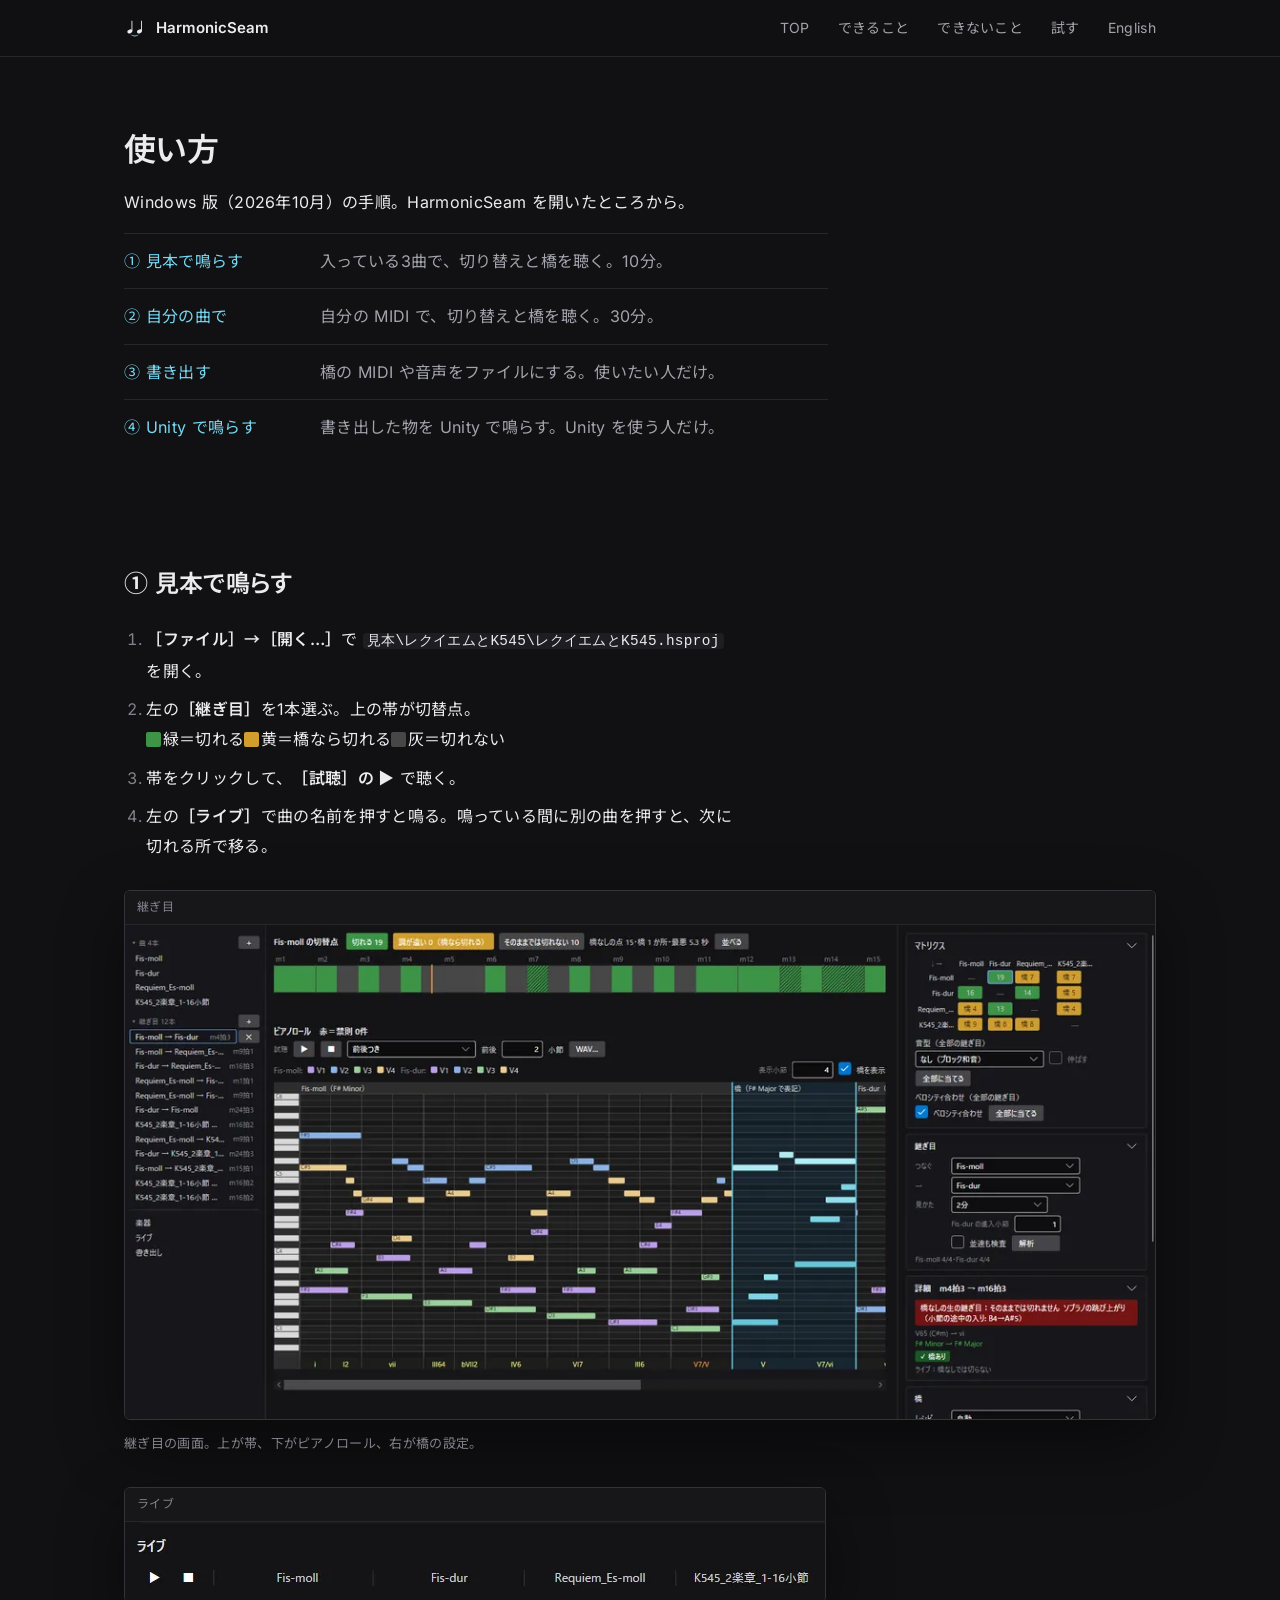
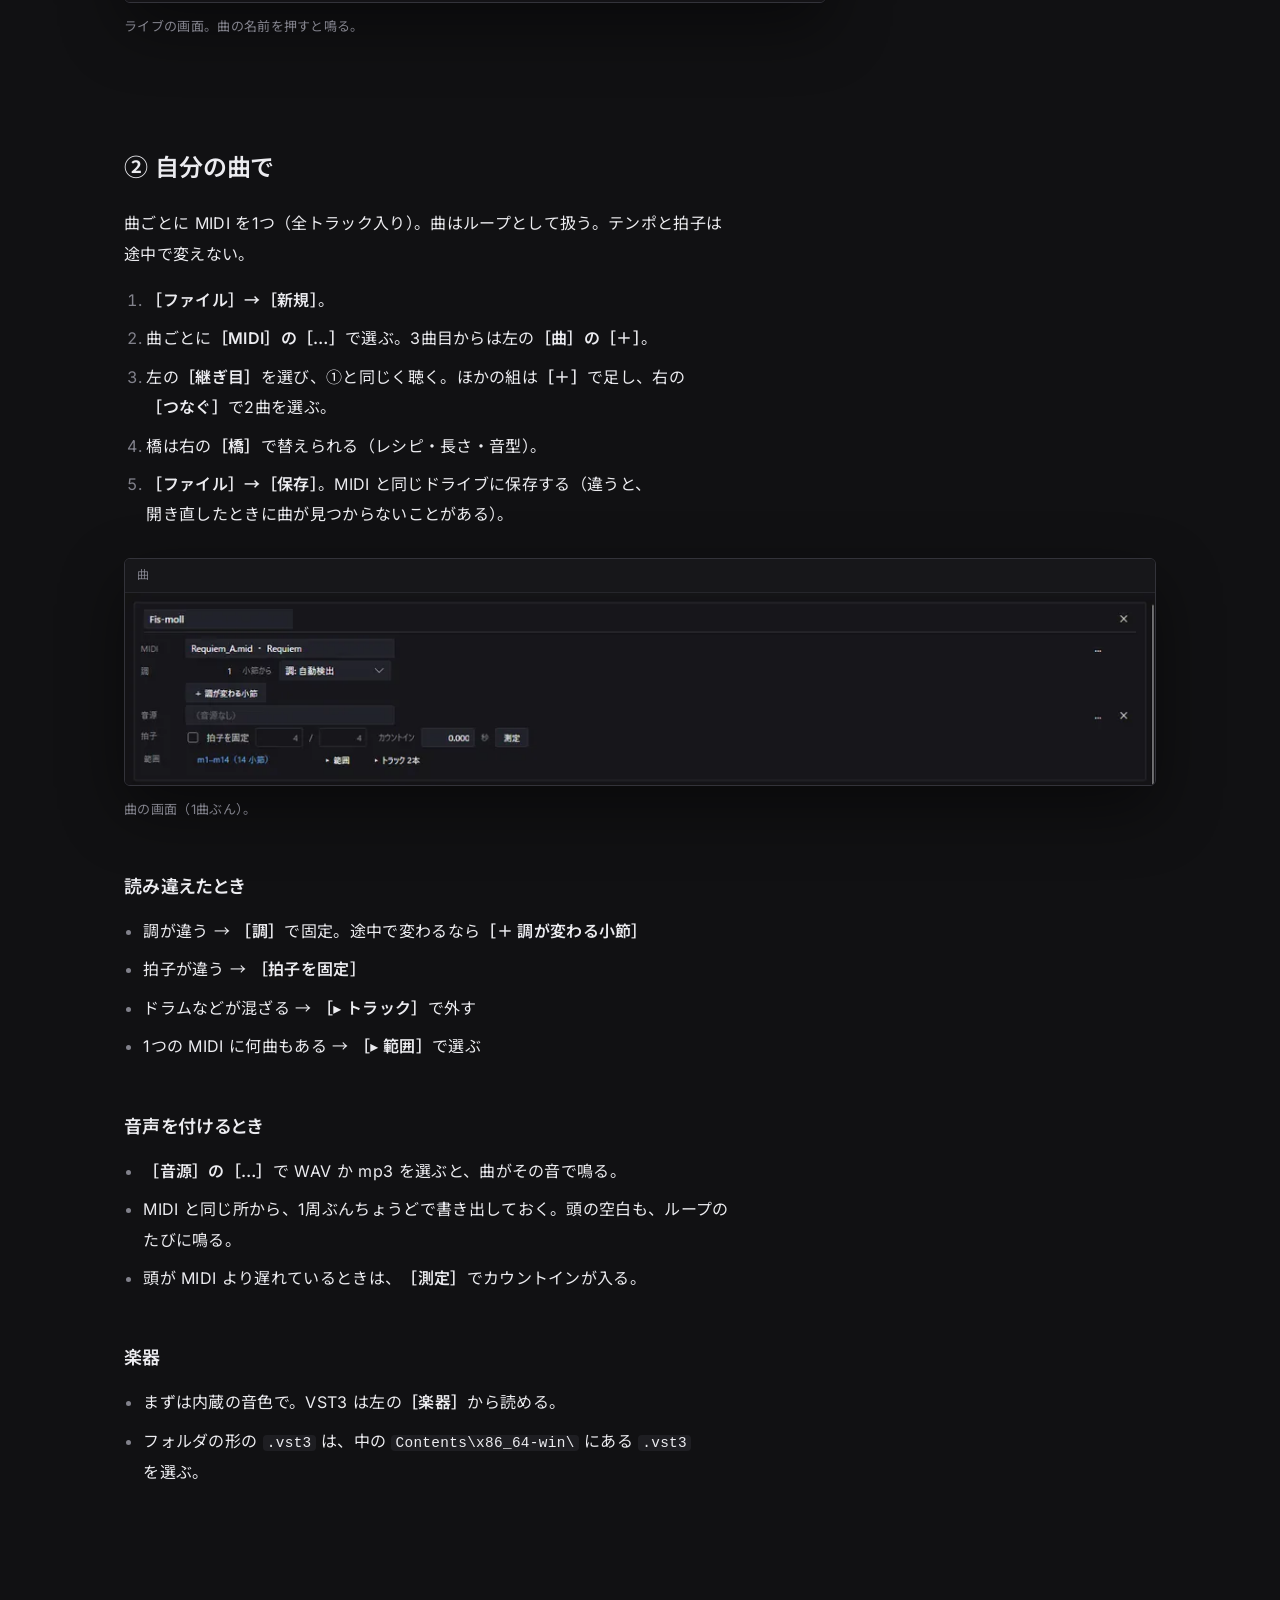
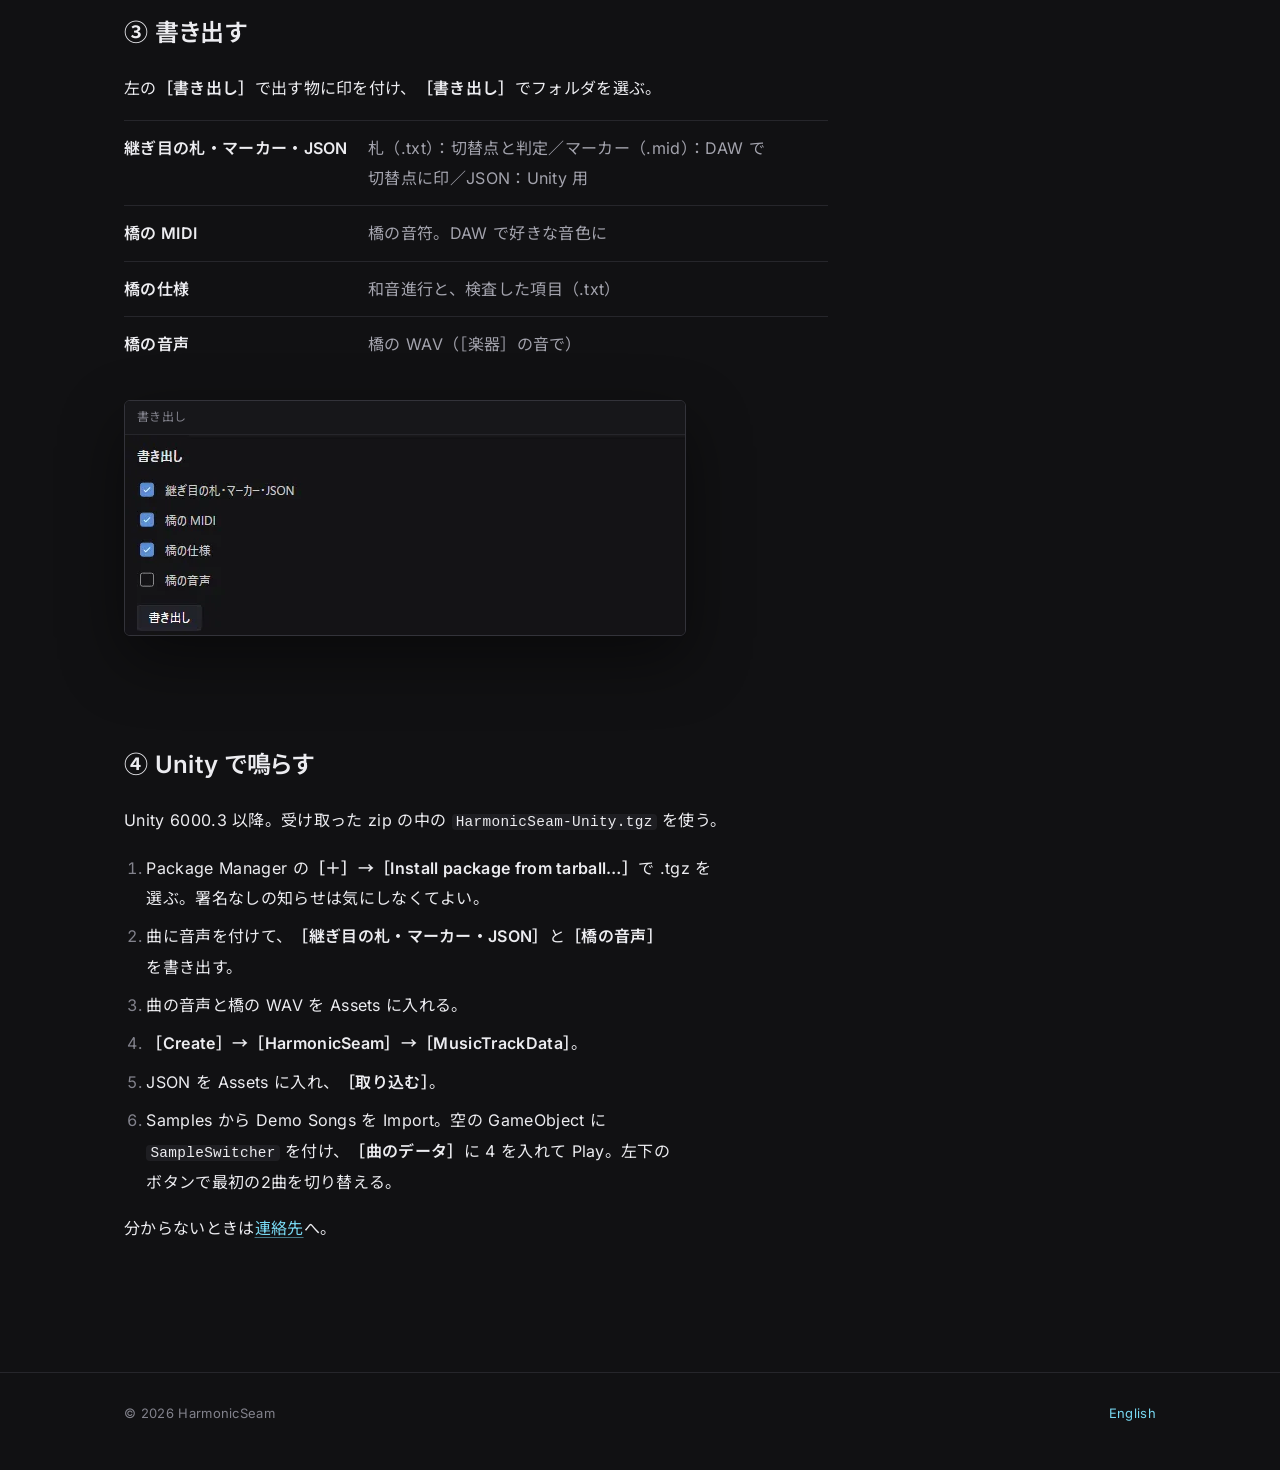
==== guide/index.html @ 37a13f38 "site: 使い方のページ（/guide/）を新設" ====
<!DOCTYPE html><html lang="ja"><head><meta charset="utf-8"><meta name="viewport" content="width=device-width, initial-scale=1"><title>HarmonicSeam の使い方</title><meta name="description" content="HarmonicSeam（Windows 版）の使い方。見本で鳴らす・自分の曲で・書き出す・Unity で鳴らす、の4段を画面つきで。"><meta property="og:type" content="website"><meta property="og:site_name" content="HarmonicSeam"><meta property="og:title" content="HarmonicSeam の使い方"><meta property="og:description" content="HarmonicSeam（Windows 版）の使い方。見本で鳴らす・自分の曲で・書き出す・Unity で鳴らす、の4段を画面つきで。"><meta property="og:url" content="https://harmonicseam.github.io/guide/"><meta property="og:image" content="https://harmonicseam.github.io/og.png"><meta property="og:image:width" content="1920"><meta property="og:image:height" content="1080"><meta name="twitter:card" content="summary_large_image"><link rel="icon" href="/favicon.svg" type="image/svg+xml"><link rel="preload" href="/fonts/inter.9e7bbef291.woff2" as="font" type="font/woff2" crossorigin=""><link rel="preload" href="/fonts/noto-sans-jp.a66bd0481f.woff2" as="font" type="font/woff2" crossorigin=""><style>@font-face{font-family:'Inter';font-style:normal;font-weight:400;font-display:swap;src:url(/fonts/inter.9e7bbef291.woff2) format('woff2')}@font-face{font-family:'Inter';font-style:normal;font-weight:500;font-display:swap;src:url(/fonts/inter.9e7bbef291.woff2) format('woff2')}@font-face{font-family:'Inter';font-style:normal;font-weight:600;font-display:swap;src:url(/fonts/inter.9e7bbef291.woff2) format('woff2')}@font-face{font-family:'Noto Sans JP';font-style:normal;font-weight:400;font-display:swap;src:url(/fonts/noto-sans-jp.a66bd0481f.woff2) format('woff2')}@font-face{font-family:'Noto Sans JP';font-style:normal;font-weight:500;font-display:swap;src:url(/fonts/noto-sans-jp.a66bd0481f.woff2) format('woff2')}@font-face{font-family:'Noto Sans JP';font-style:normal;font-weight:600;font-display:swap;src:url(/fonts/noto-sans-jp.a66bd0481f.woff2) format('woff2')}</style><link rel="stylesheet" href="/_astro/app-seam.C-RZSEGs.css"><style>.sec--first[data-astro-cid-amid4ct5]{padding-top:72px}.page-title[data-astro-cid-amid4ct5]{margin:0 0 16px;font-size:32px;font-weight:600;line-height:1.3}.toc[data-astro-cid-amid4ct5]{max-width:44em;margin:8px 0 0;padding:0;list-style:none}.toc[data-astro-cid-amid4ct5] li[data-astro-cid-amid4ct5]{border-top:1px solid var(--line);grid-template-columns:11em 1fr;gap:4px 20px;padding:12px 0;display:grid}.toc[data-astro-cid-amid4ct5] span[data-astro-cid-amid4ct5]{color:var(--text-2)}.prose[data-astro-cid-amid4ct5] ol[data-astro-cid-amid4ct5]{margin:0 0 1em;padding-left:1.4em}.h3[data-astro-cid-amid4ct5]{margin:48px 0 12px;font-size:18px;font-weight:600}.ui[data-astro-cid-amid4ct5]{color:var(--text);font-weight:600}code[data-astro-cid-amid4ct5]{font-family:var(--mono);border-radius:var(--r);background:var(--bg-3);padding:0 4px;font-size:.9em}.swatch[data-astro-cid-amid4ct5]{vertical-align:-.1em;border-radius:2px;width:.9em;height:.9em;margin:0 2px 0 0;display:inline-block}.fig[data-astro-cid-amid4ct5]+.fig[data-astro-cid-amid4ct5]{margin-top:32px}.prose[data-astro-cid-amid4ct5]+.fig[data-astro-cid-amid4ct5],.items[data-astro-cid-amid4ct5]+.fig[data-astro-cid-amid4ct5]{margin-top:28px}.fig--live[data-astro-cid-amid4ct5]{max-width:702px}.fig--export[data-astro-cid-amid4ct5]{max-width:562px}.items[data-astro-cid-amid4ct5]{max-width:44em;margin:0}.items[data-astro-cid-amid4ct5]>div[data-astro-cid-amid4ct5]{border-top:1px solid var(--line);grid-template-columns:14em 1fr;gap:4px 20px;padding:12px 0;display:grid}.items[data-astro-cid-amid4ct5] dt[data-astro-cid-amid4ct5]{font-weight:600}.items[data-astro-cid-amid4ct5] dd[data-astro-cid-amid4ct5]{color:var(--text-2);margin:0}@media (width<=640px){.sec--first[data-astro-cid-amid4ct5]{padding-top:48px}.page-title[data-astro-cid-amid4ct5]{font-size:28px}.toc[data-astro-cid-amid4ct5] li[data-astro-cid-amid4ct5],.items[data-astro-cid-amid4ct5]>div[data-astro-cid-amid4ct5]{grid-template-columns:1fr}}
</style></head><body><header class="top"><div class="wrap top__in"><a class="brand" href="/"><img src="/logo.svg" alt="" width="22" height="22">HarmonicSeam</a><nav class="nav" aria-label="ページ内"><a class="nav__top" href="/">TOP</a><a class="nav__wide" href="/#how">できること</a><a class="nav__wide" href="/#limits">できないこと</a><a class="nav__wide" href="/#try">試す</a><a href="/#en" lang="en">English</a></nav></div></header><main><section class="sec sec--first wrap" data-astro-cid-amid4ct5=""><h1 class="page-title" data-astro-cid-amid4ct5="">使い方</h1><div class="prose" data-astro-cid-amid4ct5=""><p class="bx" data-astro-cid-amid4ct5="">Windows 版<wbr>（2026年10月）の<wbr>手順。<wbr>HarmonicSeam を<wbr>開いた<wbr>ところから。</p></div><ol class="toc" data-astro-cid-amid4ct5=""><li class="bx" data-astro-cid-amid4ct5=""><a href="#sample" data-astro-cid-amid4ct5="">① 見本で<wbr>鳴らす</a><span data-astro-cid-amid4ct5=""><wbr>入っている<wbr>3曲で、<wbr>切り替えと<wbr>橋を<wbr>聴く。<wbr>10分。</span></li><li class="bx" data-astro-cid-amid4ct5=""><a href="#own" data-astro-cid-amid4ct5="">② 自分の<wbr>曲で</a><span data-astro-cid-amid4ct5=""><wbr>自分の MIDI で、<wbr>切り替えと<wbr>橋を<wbr>聴く。<wbr>30分。</span></li><li class="bx" data-astro-cid-amid4ct5=""><a href="#export" data-astro-cid-amid4ct5="">③ 書き出す</a><span data-astro-cid-amid4ct5="">橋の MIDI や<wbr>音声を<wbr>ファイルに<wbr>する。<wbr>使いたい<wbr>人だけ。</span></li><li class="bx" data-astro-cid-amid4ct5=""><a href="#unity" data-astro-cid-amid4ct5="">④ Unity で<wbr>鳴らす</a><span data-astro-cid-amid4ct5=""><wbr>書き出した<wbr>物を Unity で<wbr>鳴らす。<wbr>Unity を<wbr>使う<wbr>人だけ。</span></li></ol></section><section id="sample" class="sec wrap" data-astro-cid-amid4ct5=""><h2 class="bx" data-astro-cid-amid4ct5="">① 見本で<wbr>鳴らす</h2><div class="prose" data-astro-cid-amid4ct5=""><ol data-astro-cid-amid4ct5=""><li class="bx" data-astro-cid-amid4ct5=""><span class="ui" data-astro-cid-amid4ct5="">［ファイル］<wbr>→<wbr>［開く…］</span>で <code data-astro-cid-amid4ct5="">見本\レクイエムとK545\レクイエムとK545.hsproj</code> を<wbr>開く。</li><li class="bx" data-astro-cid-amid4ct5="">左の<span class="ui" data-astro-cid-amid4ct5=""><wbr>［継ぎ目］</span>を<wbr>1本選ぶ。<wbr>上の<wbr>帯が<wbr>切替点。<br data-astro-cid-amid4ct5=""><span class="nw" data-astro-cid-amid4ct5=""><span class="swatch" style="background:#3d9447" data-astro-cid-amid4ct5=""></span><wbr>緑＝切れる</span><span class="nw" data-astro-cid-amid4ct5=""><span class="swatch" style="background:#d19e2e" data-astro-cid-amid4ct5=""></span><wbr>黄＝橋なら<wbr>切れる</span><span class="nw" data-astro-cid-amid4ct5=""><span class="swatch" style="background:#474747" data-astro-cid-amid4ct5=""></span><wbr>灰＝切れない</span></li><li class="bx" data-astro-cid-amid4ct5="">帯を<wbr>クリックして、<span class="ui" data-astro-cid-amid4ct5=""><wbr>［試聴］の ▶</span> で<wbr>聴く。</li><li class="bx" data-astro-cid-amid4ct5="">左の<span class="ui" data-astro-cid-amid4ct5=""><wbr>［ライブ］</span>で<wbr>曲の<wbr>名前を<wbr>押すと<wbr>鳴る。<wbr>鳴っている<wbr>間に<wbr>別の<wbr>曲を<wbr>押すと、<wbr>次に<wbr>切れる<wbr>所で<wbr>移る。</li></ol></div><figure class="fig" data-astro-cid-amid4ct5=""><div class="window" data-astro-cid-amid4ct5=""><div class="window__bar" data-astro-cid-amid4ct5=""><span data-astro-cid-amid4ct5="">継ぎ目</span></div><img src="/_astro/app-seam.P93QeM1v_Z2hkonx.webp" srcset="/_astro/app-seam.P93QeM1v_Z2wLbKv.webp 1080w, /_astro/app-seam.P93QeM1v_Z2hkonx.webp 1600w" alt="継ぎ目の画面。左に曲と継ぎ目の一覧、上に切替点の帯、下にピアノロール、右に橋の設定" sizes="(min-width: 1128px) 1080px, 100vw" data-astro-cid-amid4ct5="true" loading="lazy" decoding="async" width="1600" height="767"></div><figcaption class="bx" data-astro-cid-amid4ct5="">継ぎ目の<wbr>画面。<wbr>上が<wbr>帯、<wbr>下が<wbr>ピアノロール、<wbr>右が<wbr>橋の<wbr>設定。</figcaption></figure><figure class="fig fig--live" data-astro-cid-amid4ct5=""><div class="window" data-astro-cid-amid4ct5=""><div class="window__bar" data-astro-cid-amid4ct5=""><span data-astro-cid-amid4ct5="">ライブ</span></div><img src="/_astro/app-live.BEc8npl4_Z68QXe.webp" srcset="/_astro/app-live.BEc8npl4_Z68QXe.webp 700w" alt="ライブの画面。再生と停止のボタンと、曲の名前が横に並ぶ" sizes="(min-width: 750px) 700px, 100vw" data-astro-cid-amid4ct5="true" loading="lazy" decoding="async" width="700" height="80"></div><figcaption class="bx" data-astro-cid-amid4ct5="">ライブの<wbr>画面。<wbr>曲の<wbr>名前を<wbr>押すと<wbr>鳴る。</figcaption></figure></section><section id="own" class="sec wrap" data-astro-cid-amid4ct5=""><h2 class="bx" data-astro-cid-amid4ct5="">② 自分の<wbr>曲で</h2><div class="prose" data-astro-cid-amid4ct5=""><p class="bx" data-astro-cid-amid4ct5="">曲ごとに MIDI を<wbr>1つ<wbr>（全トラック入り）。<wbr>曲は<wbr>ループと<wbr>して<wbr>扱う。<wbr>テンポと<wbr>拍子は<wbr>途中で<wbr>変えない。</p><ol data-astro-cid-amid4ct5=""><li class="bx" data-astro-cid-amid4ct5=""><span class="ui" data-astro-cid-amid4ct5="">［ファイル］<wbr>→［新規］</span>。</li><li class="bx" data-astro-cid-amid4ct5="">曲ごとに<span class="ui" data-astro-cid-amid4ct5=""><wbr>［MIDI］の<wbr>［…］</span>で<wbr>選ぶ。<wbr>3曲目からは<wbr>左の<span class="ui" data-astro-cid-amid4ct5=""><wbr>［曲］の<wbr>［＋］</span>。</li><li class="bx" data-astro-cid-amid4ct5="">左の<span class="ui" data-astro-cid-amid4ct5=""><wbr>［継ぎ目］</span>を<wbr>選び、<wbr>①と<wbr>同じく<wbr>聴く。<wbr>ほかの<wbr>組は<span class="ui" data-astro-cid-amid4ct5=""><wbr>［＋］</span>で<wbr>足し、<wbr>右の<span class="ui" data-astro-cid-amid4ct5=""><wbr>［つなぐ<wbr>］</span>で<wbr>2曲を<wbr>選ぶ。</li><li class="bx" data-astro-cid-amid4ct5="">橋は<wbr>右の<span class="ui" data-astro-cid-amid4ct5=""><wbr>［橋］</span>で<wbr>替えられる<wbr>（レシピ・長さ・<wbr>音型）。</li><li class="bx" data-astro-cid-amid4ct5=""><span class="ui" data-astro-cid-amid4ct5="">［ファイル］<wbr>→［保存］</span>。<wbr>MIDI と<wbr>同じ<wbr>ドライブに<wbr>保存する<wbr>（違うと、<wbr>開き直した<wbr>ときに<wbr>曲が<wbr>見つからない<wbr>ことがある）。</li></ol></div><figure class="fig" data-astro-cid-amid4ct5=""><div class="window" data-astro-cid-amid4ct5=""><div class="window__bar" data-astro-cid-amid4ct5=""><span data-astro-cid-amid4ct5="">曲</span></div><img src="/_astro/app-songs.DGLHh29w_Z7S4n.webp" srcset="/_astro/app-songs.DGLHh29w_Z1FQqLf.webp 1080w, /_astro/app-songs.DGLHh29w_Z7S4n.webp 1380w" alt="曲の画面。MIDI・調・音源・拍子・範囲の欄" sizes="(min-width: 1128px) 1080px, 100vw" data-astro-cid-amid4ct5="true" loading="lazy" decoding="async" width="1380" height="258"></div><figcaption class="bx" data-astro-cid-amid4ct5="">曲の<wbr>画面<wbr>（1曲ぶん）。</figcaption></figure><h3 class="h3 bx" data-astro-cid-amid4ct5="">読み違えた<wbr>とき</h3><div class="prose" data-astro-cid-amid4ct5=""><ul data-astro-cid-amid4ct5=""><li class="bx" data-astro-cid-amid4ct5="">調が<wbr>違う → <span class="ui" data-astro-cid-amid4ct5="">［調］</span>で<wbr>固定。<wbr>途中で<wbr>変わるなら<span class="ui" data-astro-cid-amid4ct5=""><wbr>［＋ 調が<wbr>変わる<wbr>小節］</span></li><li class="bx" data-astro-cid-amid4ct5="">拍子が<wbr>違う → <span class="ui" data-astro-cid-amid4ct5="">［拍子を<wbr>固定］</span></li><li class="bx" data-astro-cid-amid4ct5="">ドラムなどが<wbr>混ざる → <span class="ui" data-astro-cid-amid4ct5="">［▸ トラック］</span>で<wbr>外す</li><li class="bx" data-astro-cid-amid4ct5="">1つの MIDI に<wbr>何曲も<wbr>ある → <span class="ui" data-astro-cid-amid4ct5="">［▸ 範囲］</span>で<wbr>選ぶ</li></ul></div><h3 class="h3 bx" data-astro-cid-amid4ct5="">音声を<wbr>付ける<wbr>とき</h3><div class="prose" data-astro-cid-amid4ct5=""><ul data-astro-cid-amid4ct5=""><li class="bx" data-astro-cid-amid4ct5=""><span class="ui" data-astro-cid-amid4ct5="">［音源］の<wbr>［…］</span>で WAV か mp3 を<wbr>選ぶと、<wbr>曲が<wbr>その音で<wbr>鳴る。</li><li class="bx" data-astro-cid-amid4ct5="">MIDI と<wbr>同じ<wbr>所から、<wbr>1周ぶん<wbr>ちょうどで<wbr>書き出しておく。<wbr>頭の<wbr>空白も、<wbr>ループの<wbr>たびに<wbr>鳴る。</li><li class="bx" data-astro-cid-amid4ct5="">頭が MIDI より<wbr>遅れている<wbr>ときは、<span class="ui" data-astro-cid-amid4ct5=""><wbr>［測定］</span>で<wbr>カウントインが<wbr>入る。</li></ul></div><h3 class="h3" data-astro-cid-amid4ct5="">楽器</h3><div class="prose" data-astro-cid-amid4ct5=""><ul data-astro-cid-amid4ct5=""><li class="bx" data-astro-cid-amid4ct5="">まずは<wbr>内蔵の<wbr>音色で。<wbr>VST3 は<wbr>左の<span class="ui" data-astro-cid-amid4ct5=""><wbr>［楽器］</span>から<wbr>読める。</li><li class="bx" data-astro-cid-amid4ct5="">フォルダの<wbr>形の <code data-astro-cid-amid4ct5="">.vst3</code> は、<wbr>中の <code data-astro-cid-amid4ct5="">Contents\x86_64-win\</code> に<wbr>ある <code data-astro-cid-amid4ct5="">.vst3</code> を<wbr>選ぶ。</li></ul></div></section><section id="export" class="sec wrap" data-astro-cid-amid4ct5=""><h2 data-astro-cid-amid4ct5="">③ 書き出す</h2><div class="prose" data-astro-cid-amid4ct5=""><p class="bx" data-astro-cid-amid4ct5="">左の<span class="ui" data-astro-cid-amid4ct5=""><wbr>［書き出し］</span>で<wbr>出す物に<wbr>印を<wbr>付け、<span class="ui" data-astro-cid-amid4ct5=""><wbr>［書き出し］</span>で<wbr>フォルダを<wbr>選ぶ。</p></div><dl class="items" data-astro-cid-amid4ct5=""><div data-astro-cid-amid4ct5=""><dt class="bx" data-astro-cid-amid4ct5="">継ぎ目の<wbr>札・マーカー・JSON</dt><dd class="bx" data-astro-cid-amid4ct5="">札<wbr>（.txt）：切替点と<wbr>判定／マーカー<wbr>（.mid）：DAW で<wbr>切替点に<wbr>印／JSON：Unity 用</dd></div><div data-astro-cid-amid4ct5=""><dt data-astro-cid-amid4ct5="">橋の MIDI</dt><dd class="bx" data-astro-cid-amid4ct5="">橋の<wbr>音符。<wbr>DAW で<wbr>好きな<wbr>音色に</dd></div><div data-astro-cid-amid4ct5=""><dt class="bx" data-astro-cid-amid4ct5="">橋の<wbr>仕様</dt><dd class="bx" data-astro-cid-amid4ct5="">和音進行と、<wbr>検査した<wbr>項目<wbr>（.txt）</dd></div><div data-astro-cid-amid4ct5=""><dt class="bx" data-astro-cid-amid4ct5="">橋の<wbr>音声</dt><dd class="bx" data-astro-cid-amid4ct5="">橋の WAV<wbr>（［楽器］の<wbr>音で）</dd></div></dl><figure class="fig fig--export" data-astro-cid-amid4ct5=""><div class="window" data-astro-cid-amid4ct5=""><div class="window__bar" data-astro-cid-amid4ct5=""><span data-astro-cid-amid4ct5="">書き出し</span></div><img src="/_astro/app-export.DSXFY_f0_Z1EmxFT.webp" srcset="/_astro/app-export.DSXFY_f0_Z1EmxFT.webp 560w" alt="書き出しの画面。出す物の印4つと、書き出しのボタン" sizes="(min-width: 610px) 560px, 100vw" data-astro-cid-amid4ct5="true" loading="lazy" decoding="async" width="560" height="200"></div></figure></section><section id="unity" class="sec wrap" data-astro-cid-amid4ct5=""><h2 class="bx" data-astro-cid-amid4ct5="">④ Unity で<wbr>鳴らす</h2><div class="prose" data-astro-cid-amid4ct5=""><p class="bx" data-astro-cid-amid4ct5="">Unity 6000.3 以降。<wbr>受け取った zip の<wbr>中の <code data-astro-cid-amid4ct5="">HarmonicSeam-Unity.tgz</code> を<wbr>使う。</p><ol data-astro-cid-amid4ct5=""><li class="bx" data-astro-cid-amid4ct5="">Package Manager の<span class="ui" data-astro-cid-amid4ct5=""><wbr>［＋］<wbr>→［Install package from tarball…］</span>で .tgz を<wbr>選ぶ。<wbr>署名なしの<wbr>知らせは<wbr>気にしなくてよい。</li><li class="bx" data-astro-cid-amid4ct5="">曲に<wbr>音声を<wbr>付けて、<span class="ui" data-astro-cid-amid4ct5=""><wbr>［継ぎ目の<wbr>札・マーカー・JSON］</span>と<span class="ui" data-astro-cid-amid4ct5=""><wbr>［橋の<wbr>音声］</span>を<wbr>書き出す。</li><li class="bx" data-astro-cid-amid4ct5="">曲の<wbr>音声と<wbr>橋の WAV を Assets に<wbr>入れる。</li><li data-astro-cid-amid4ct5=""><span class="ui" data-astro-cid-amid4ct5="">［Create］→［HarmonicSeam］→［MusicTrackData］</span>。</li><li class="bx" data-astro-cid-amid4ct5="">JSON を Assets に<wbr>入れ、<span class="ui" data-astro-cid-amid4ct5=""><wbr>［取り込む］</span>。</li><li class="bx" data-astro-cid-amid4ct5="">Samples から Demo Songs を Import。<wbr>空の GameObject に <code data-astro-cid-amid4ct5="">SampleSwitcher</code> を<wbr>付け、<span class="ui" data-astro-cid-amid4ct5=""><wbr>［曲の<wbr>データ］</span>に 4 を<wbr>入れて Play。<wbr>左下の<wbr>ボタンで<wbr>最初の<wbr>2曲を<wbr>切り替える。</li></ol><p class="bx" data-astro-cid-amid4ct5="">分からない<wbr>ときは<a href="/#try" data-astro-cid-amid4ct5=""><wbr>連絡先</a>へ。</p></div></section></main><footer class="foot"><div class="wrap foot__in"><span>© 2026 HarmonicSeam</span><a href="/#en" lang="en">English</a></div></footer></body></html>
---- _astro/app-seam.C-RZSEGs.css ----
:root{--bg:#111113;--bg-2:#17171a;--bg-3:#1e1e22;--line:#26262b;--line-2:#33333a;--text:#ececf0;--text-2:#a3a3ad;--text-3:#82828c;--accent:#78d8f2;--accent-ink:#0a1a20;--ok:#3a9a5b;--far:#d9a600;--no:#8a8a8a;--r:4px;--r-win:6px;--wrap:1080px;--font:"Inter", "Noto Sans JP", system-ui, -apple-system, "Segoe UI", sans-serif;--mono:ui-monospace, "SFMono-Regular", Consolas, monospace}*{box-sizing:border-box}html{background:var(--bg);scroll-behavior:smooth}body{color:var(--text);font-family:var(--font);letter-spacing:.02em;-webkit-font-smoothing:antialiased;margin:0;font-size:16px;line-height:1.9}a{color:var(--accent);text-decoration:none}a:hover{text-underline-offset:3px;text-decoration:underline}.prose a,.caption a{text-underline-offset:3px;text-decoration:underline #78d8f280}.prose a:hover,.caption a:hover{text-decoration-color:currentColor}h1,h2,h3{font-feature-settings:"palt";word-break:auto-phrase;text-wrap:balance}:lang(ja){word-break:auto-phrase;line-break:strict}p,li,dd,figcaption{text-wrap:pretty}.nw{white-space:nowrap}.bx{word-break:keep-all;overflow-wrap:anywhere}.wrap{max-width:var(--wrap);margin:0 auto;padding:0 24px}section[id]{scroll-margin-top:72px}.top{z-index:10;backdrop-filter:blur(8px);border-bottom:1px solid var(--line);background:#111113d9;position:sticky;top:0}.top__in{justify-content:space-between;align-items:center;height:56px;display:flex}.brand{color:var(--text);letter-spacing:0;align-items:center;gap:10px;font-size:15px;font-weight:600;display:inline-flex}.brand:hover{text-decoration:none}.nav{gap:28px;font-size:14px;display:flex}.nav a{color:var(--text-2)}.nav a:hover{color:var(--text);text-decoration:none}.hero{padding-top:104px;padding-bottom:56px}.hero h1{letter-spacing:-.02em;margin:0 0 16px;font-size:60px;font-weight:700;line-height:1.1}.tagline{color:var(--text);margin:0 0 12px;font-size:20px;font-weight:500;line-height:1.5}.scenes{gap:20px;max-width:44em;margin:24px 0 0;display:grid}.scenes>div{border-top:1px solid var(--line);grid-template-columns:11em 1fr;gap:4px 20px;padding-top:20px;display:grid}.scenes dt{color:var(--text);font-weight:600}.scenes dd{color:var(--text-2);margin:0}@media (width<=640px){.scenes>div{grid-template-columns:1fr}}.sub{max-width:38em;color:var(--text-2);margin:0 0 32px;font-size:16px}.actions{flex-wrap:wrap;gap:12px;display:flex}.btn{border:1px solid var(--line-2);border-radius:var(--r);height:40px;color:var(--text);align-items:center;padding:0 16px;font-size:14px;font-weight:500;display:inline-flex}.btn:hover{background:var(--bg-3);text-decoration:none}.btn--primary{background:var(--accent);border-color:var(--accent);color:var(--accent-ink)}.btn--primary:hover{background:#9be3f6}.window{border:1px solid var(--line-2);border-radius:var(--r-win);background:#0c0c0e;overflow:hidden;box-shadow:0 24px 64px #00000073}.window__bar{border-bottom:1px solid var(--line);background:var(--bg-2);height:34px;color:var(--text-3);white-space:nowrap;justify-content:space-between;align-items:center;gap:12px;padding:0 12px;font-size:12px;display:flex;overflow:hidden}.window picture{display:block}.tabs{gap:16px;height:100%;display:flex}.tabs button{appearance:none;height:100%;color:var(--text-3);font:inherit;cursor:pointer;background:0 0;border:0;border-bottom:2px solid #0000;padding:0}.tabs button:hover{color:var(--text-2)}.tabs button[aria-selected=true]{color:var(--text);border-bottom-color:var(--accent)}.stage{position:relative}.arrow{z-index:1;color:#fff;cursor:pointer;background:#0000008c;border:1px solid #ffffff59;border-radius:50%;place-items:center;width:40px;height:40px;padding:0;transition:background .15s;display:grid;position:absolute;top:50%;transform:translateY(-50%)}.arrow:hover{background:#000000b8}.arrow[hidden]{display:none}.arrow--prev{left:12px}.arrow--next{right:12px}.slides{scroll-snap-type:x mandatory;overscroll-behavior-x:contain;scrollbar-width:none;display:flex;overflow-x:auto}.slides::-webkit-scrollbar{display:none}.slide{scroll-snap-align:start;flex:0 0 100%}.window img{width:100%;height:auto;display:block}.video{aspect-ratio:16/9;cursor:pointer;background:#000;position:relative}.video video{width:100%;height:100%;display:block}.video__hint{pointer-events:none;color:#fff;background:#0000008c;border:1px solid #ffffff59;border-radius:50%;place-items:center;width:72px;height:72px;transition:background .15s;display:grid;position:absolute;top:50%;left:50%;transform:translate(-50%,-50%)}.video__hint svg{margin-left:4px}.video:hover .video__hint{background:#000000b8}.video__hint[hidden]{display:none}.caption,figcaption{color:var(--text-3);margin:12px 0 0;font-size:13px;line-height:1.8}.sec{padding-top:112px}.sec h2{margin:0 0 24px;font-size:24px;font-weight:600;line-height:1.4}.sec .h2--sub{margin-top:48px}.prose>*{max-width:38em}.prose p{margin:0 0 1em}.prose ul{margin:0 0 1em;padding-left:1.2em}.prose li{margin:0 0 .5em}.prose li::marker{color:var(--text-3)}.muted{color:var(--text-2)}.steps{gap:72px;margin:48px 0 0;padding:0;list-style:none;display:grid}.step__head{align-items:baseline;gap:12px;margin-bottom:8px;display:flex}.step__num{font-family:var(--mono);color:var(--accent);font-size:14px}.step h3{margin:0;font-size:18px;font-weight:600}.step>p{max-width:38em;color:var(--text-2);margin:0 0 28px}.fig{margin:0}.fig--narrow{max-width:684px}.log{grid-template-columns:6em 1fr;gap:8px 16px;max-width:38em;margin:0;display:grid}.log dt{font-family:var(--mono);color:var(--text-3);font-size:14px;line-height:1.9}.log dd{margin:0}.box{border:1px solid var(--line-2);border-radius:var(--r-win);background:var(--bg-2);max-width:44em;margin-top:40px;padding:20px 24px}.box h3{margin:0 0 8px;font-size:16px;font-weight:600}.box ul{margin:0;padding-left:1.2em}.box li{color:var(--text-2);margin:0 0 .4em}.en .prose p{color:var(--text-2);letter-spacing:0}.foot{border-top:1px solid var(--line);color:var(--text-3);margin-top:128px;font-size:13px}.foot__in{justify-content:space-between;padding-top:28px;padding-bottom:48px;display:flex}.caption a,.foot a{margin-block:-10px;padding-block:10px}@media (width<=640px){.nav{gap:20px}.nav__wide{display:none}.hero{padding-top:56px;padding-bottom:40px}.hero h1{font-size:clamp(30px,13.5vw - 6px,44px)}.tagline{font-size:18px}.sec{padding-top:80px}.sec h2{font-size:22px}}@media (width<=310px){.nav__top{display:none}}@media (pointer:coarse){.btn{height:44px}.nav a{margin:-14px -8px;padding:14px 8px}.window__bar--tabs{height:44px}.arrow{width:44px;height:44px}}
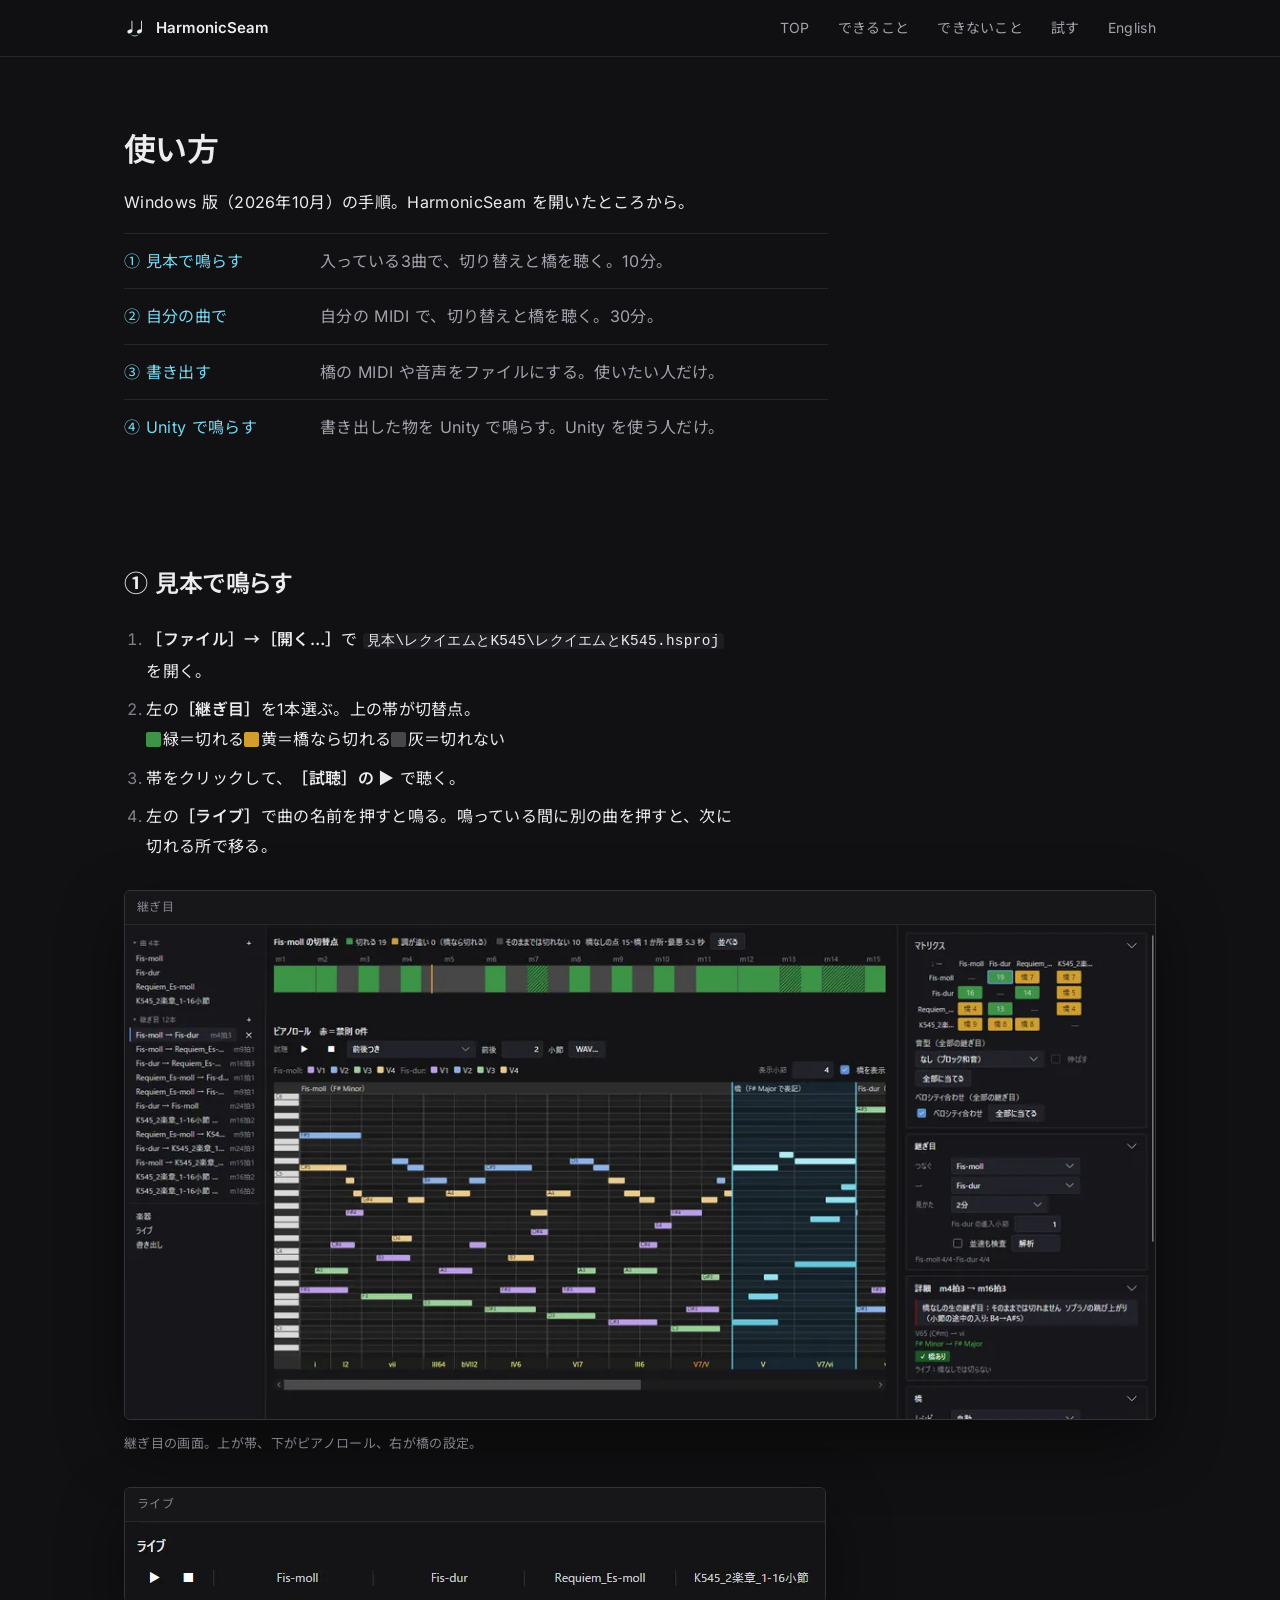
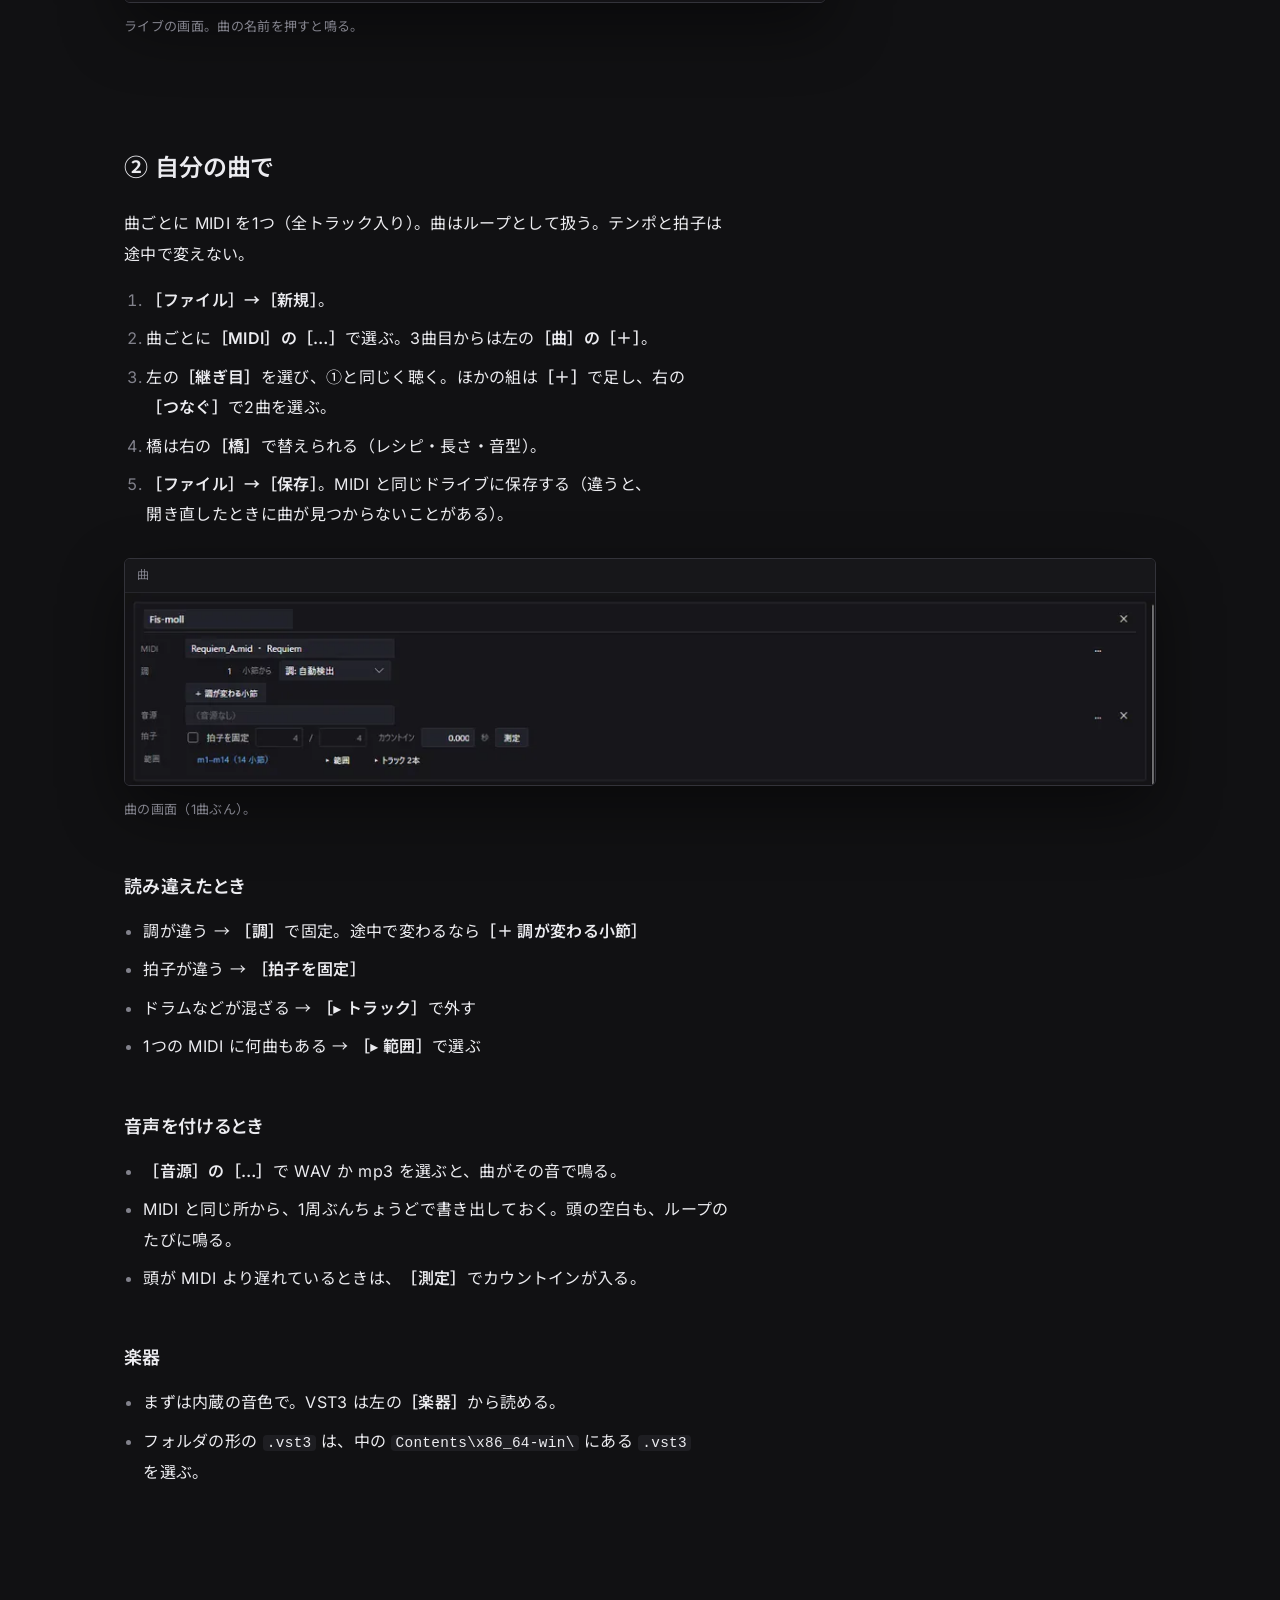
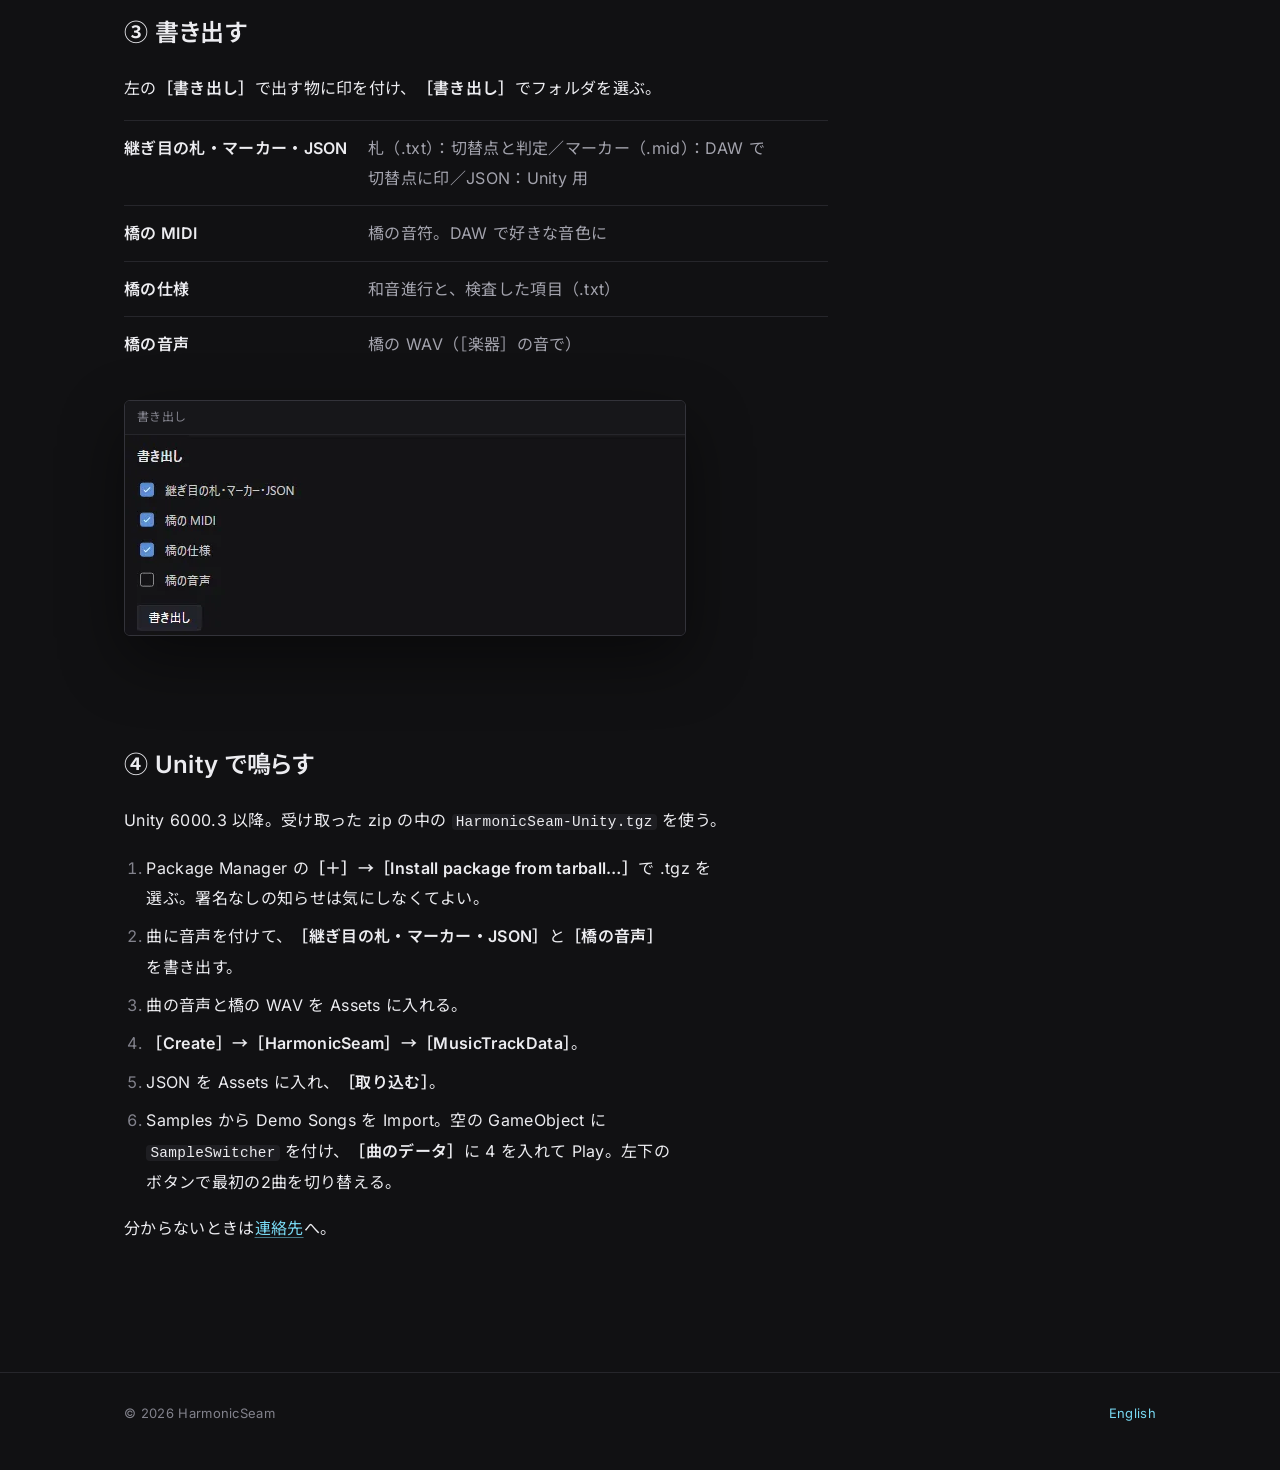
==== commit 3ed6bdb4: "site: 継ぎ目の画面の絵を今のアプリで焼き直す" ====
--- a/guide/index.html
+++ b/guide/index.html
@@ -1,2 +1,2 @@
 <!DOCTYPE html><html lang="ja"><head><meta charset="utf-8"><meta name="viewport" content="width=device-width, initial-scale=1"><title>HarmonicSeam の使い方</title><meta name="description" content="HarmonicSeam（Windows 版）の使い方。見本で鳴らす・自分の曲で・書き出す・Unity で鳴らす、の4段を画面つきで。"><meta property="og:type" content="website"><meta property="og:site_name" content="HarmonicSeam"><meta property="og:title" content="HarmonicSeam の使い方"><meta property="og:description" content="HarmonicSeam（Windows 版）の使い方。見本で鳴らす・自分の曲で・書き出す・Unity で鳴らす、の4段を画面つきで。"><meta property="og:url" content="https://harmonicseam.github.io/guide/"><meta property="og:image" content="https://harmonicseam.github.io/og.png"><meta property="og:image:width" content="1920"><meta property="og:image:height" content="1080"><meta name="twitter:card" content="summary_large_image"><link rel="icon" href="/favicon.svg" type="image/svg+xml"><link rel="preload" href="/fonts/inter.9e7bbef291.woff2" as="font" type="font/woff2" crossorigin=""><link rel="preload" href="/fonts/noto-sans-jp.a66bd0481f.woff2" as="font" type="font/woff2" crossorigin=""><style>@font-face{font-family:'Inter';font-style:normal;font-weight:400;font-display:swap;src:url(/fonts/inter.9e7bbef291.woff2) format('woff2')}@font-face{font-family:'Inter';font-style:normal;font-weight:500;font-display:swap;src:url(/fonts/inter.9e7bbef291.woff2) format('woff2')}@font-face{font-family:'Inter';font-style:normal;font-weight:600;font-display:swap;src:url(/fonts/inter.9e7bbef291.woff2) format('woff2')}@font-face{font-family:'Noto Sans JP';font-style:normal;font-weight:400;font-display:swap;src:url(/fonts/noto-sans-jp.a66bd0481f.woff2) format('woff2')}@font-face{font-family:'Noto Sans JP';font-style:normal;font-weight:500;font-display:swap;src:url(/fonts/noto-sans-jp.a66bd0481f.woff2) format('woff2')}@font-face{font-family:'Noto Sans JP';font-style:normal;font-weight:600;font-display:swap;src:url(/fonts/noto-sans-jp.a66bd0481f.woff2) format('woff2')}</style><link rel="stylesheet" href="/_astro/app-seam.C-RZSEGs.css"><style>.sec--first[data-astro-cid-amid4ct5]{padding-top:72px}.page-title[data-astro-cid-amid4ct5]{margin:0 0 16px;font-size:32px;font-weight:600;line-height:1.3}.toc[data-astro-cid-amid4ct5]{max-width:44em;margin:8px 0 0;padding:0;list-style:none}.toc[data-astro-cid-amid4ct5] li[data-astro-cid-amid4ct5]{border-top:1px solid var(--line);grid-template-columns:11em 1fr;gap:4px 20px;padding:12px 0;display:grid}.toc[data-astro-cid-amid4ct5] span[data-astro-cid-amid4ct5]{color:var(--text-2)}.prose[data-astro-cid-amid4ct5] ol[data-astro-cid-amid4ct5]{margin:0 0 1em;padding-left:1.4em}.h3[data-astro-cid-amid4ct5]{margin:48px 0 12px;font-size:18px;font-weight:600}.ui[data-astro-cid-amid4ct5]{color:var(--text);font-weight:600}code[data-astro-cid-amid4ct5]{font-family:var(--mono);border-radius:var(--r);background:var(--bg-3);padding:0 4px;font-size:.9em}.swatch[data-astro-cid-amid4ct5]{vertical-align:-.1em;border-radius:2px;width:.9em;height:.9em;margin:0 2px 0 0;display:inline-block}.fig[data-astro-cid-amid4ct5]+.fig[data-astro-cid-amid4ct5]{margin-top:32px}.prose[data-astro-cid-amid4ct5]+.fig[data-astro-cid-amid4ct5],.items[data-astro-cid-amid4ct5]+.fig[data-astro-cid-amid4ct5]{margin-top:28px}.fig--live[data-astro-cid-amid4ct5]{max-width:702px}.fig--export[data-astro-cid-amid4ct5]{max-width:562px}.items[data-astro-cid-amid4ct5]{max-width:44em;margin:0}.items[data-astro-cid-amid4ct5]>div[data-astro-cid-amid4ct5]{border-top:1px solid var(--line);grid-template-columns:14em 1fr;gap:4px 20px;padding:12px 0;display:grid}.items[data-astro-cid-amid4ct5] dt[data-astro-cid-amid4ct5]{font-weight:600}.items[data-astro-cid-amid4ct5] dd[data-astro-cid-amid4ct5]{color:var(--text-2);margin:0}@media (width<=640px){.sec--first[data-astro-cid-amid4ct5]{padding-top:48px}.page-title[data-astro-cid-amid4ct5]{font-size:28px}.toc[data-astro-cid-amid4ct5] li[data-astro-cid-amid4ct5],.items[data-astro-cid-amid4ct5]>div[data-astro-cid-amid4ct5]{grid-template-columns:1fr}}
-</style></head><body><header class="top"><div class="wrap top__in"><a class="brand" href="/"><img src="/logo.svg" alt="" width="22" height="22">HarmonicSeam</a><nav class="nav" aria-label="ページ内"><a class="nav__top" href="/">TOP</a><a class="nav__wide" href="/#how">できること</a><a class="nav__wide" href="/#limits">できないこと</a><a class="nav__wide" href="/#try">試す</a><a href="/#en" lang="en">English</a></nav></div></header><main><section class="sec sec--first wrap" data-astro-cid-amid4ct5=""><h1 class="page-title" data-astro-cid-amid4ct5="">使い方</h1><div class="prose" data-astro-cid-amid4ct5=""><p class="bx" data-astro-cid-amid4ct5="">Windows 版<wbr>（2026年10月）の<wbr>手順。<wbr>HarmonicSeam を<wbr>開いた<wbr>ところから。</p></div><ol class="toc" data-astro-cid-amid4ct5=""><li class="bx" data-astro-cid-amid4ct5=""><a href="#sample" data-astro-cid-amid4ct5="">① 見本で<wbr>鳴らす</a><span data-astro-cid-amid4ct5=""><wbr>入っている<wbr>3曲で、<wbr>切り替えと<wbr>橋を<wbr>聴く。<wbr>10分。</span></li><li class="bx" data-astro-cid-amid4ct5=""><a href="#own" data-astro-cid-amid4ct5="">② 自分の<wbr>曲で</a><span data-astro-cid-amid4ct5=""><wbr>自分の MIDI で、<wbr>切り替えと<wbr>橋を<wbr>聴く。<wbr>30分。</span></li><li class="bx" data-astro-cid-amid4ct5=""><a href="#export" data-astro-cid-amid4ct5="">③ 書き出す</a><span data-astro-cid-amid4ct5="">橋の MIDI や<wbr>音声を<wbr>ファイルに<wbr>する。<wbr>使いたい<wbr>人だけ。</span></li><li class="bx" data-astro-cid-amid4ct5=""><a href="#unity" data-astro-cid-amid4ct5="">④ Unity で<wbr>鳴らす</a><span data-astro-cid-amid4ct5=""><wbr>書き出した<wbr>物を Unity で<wbr>鳴らす。<wbr>Unity を<wbr>使う<wbr>人だけ。</span></li></ol></section><section id="sample" class="sec wrap" data-astro-cid-amid4ct5=""><h2 class="bx" data-astro-cid-amid4ct5="">① 見本で<wbr>鳴らす</h2><div class="prose" data-astro-cid-amid4ct5=""><ol data-astro-cid-amid4ct5=""><li class="bx" data-astro-cid-amid4ct5=""><span class="ui" data-astro-cid-amid4ct5="">［ファイル］<wbr>→<wbr>［開く…］</span>で <code data-astro-cid-amid4ct5="">見本\レクイエムとK545\レクイエムとK545.hsproj</code> を<wbr>開く。</li><li class="bx" data-astro-cid-amid4ct5="">左の<span class="ui" data-astro-cid-amid4ct5=""><wbr>［継ぎ目］</span>を<wbr>1本選ぶ。<wbr>上の<wbr>帯が<wbr>切替点。<br data-astro-cid-amid4ct5=""><span class="nw" data-astro-cid-amid4ct5=""><span class="swatch" style="background:#3d9447" data-astro-cid-amid4ct5=""></span><wbr>緑＝切れる</span><span class="nw" data-astro-cid-amid4ct5=""><span class="swatch" style="background:#d19e2e" data-astro-cid-amid4ct5=""></span><wbr>黄＝橋なら<wbr>切れる</span><span class="nw" data-astro-cid-amid4ct5=""><span class="swatch" style="background:#474747" data-astro-cid-amid4ct5=""></span><wbr>灰＝切れない</span></li><li class="bx" data-astro-cid-amid4ct5="">帯を<wbr>クリックして、<span class="ui" data-astro-cid-amid4ct5=""><wbr>［試聴］の ▶</span> で<wbr>聴く。</li><li class="bx" data-astro-cid-amid4ct5="">左の<span class="ui" data-astro-cid-amid4ct5=""><wbr>［ライブ］</span>で<wbr>曲の<wbr>名前を<wbr>押すと<wbr>鳴る。<wbr>鳴っている<wbr>間に<wbr>別の<wbr>曲を<wbr>押すと、<wbr>次に<wbr>切れる<wbr>所で<wbr>移る。</li></ol></div><figure class="fig" data-astro-cid-amid4ct5=""><div class="window" data-astro-cid-amid4ct5=""><div class="window__bar" data-astro-cid-amid4ct5=""><span data-astro-cid-amid4ct5="">継ぎ目</span></div><img src="/_astro/app-seam.P93QeM1v_Z2hkonx.webp" srcset="/_astro/app-seam.P93QeM1v_Z2wLbKv.webp 1080w, /_astro/app-seam.P93QeM1v_Z2hkonx.webp 1600w" alt="継ぎ目の画面。左に曲と継ぎ目の一覧、上に切替点の帯、下にピアノロール、右に橋の設定" sizes="(min-width: 1128px) 1080px, 100vw" data-astro-cid-amid4ct5="true" loading="lazy" decoding="async" width="1600" height="767"></div><figcaption class="bx" data-astro-cid-amid4ct5="">継ぎ目の<wbr>画面。<wbr>上が<wbr>帯、<wbr>下が<wbr>ピアノロール、<wbr>右が<wbr>橋の<wbr>設定。</figcaption></figure><figure class="fig fig--live" data-astro-cid-amid4ct5=""><div class="window" data-astro-cid-amid4ct5=""><div class="window__bar" data-astro-cid-amid4ct5=""><span data-astro-cid-amid4ct5="">ライブ</span></div><img src="/_astro/app-live.BEc8npl4_Z68QXe.webp" srcset="/_astro/app-live.BEc8npl4_Z68QXe.webp 700w" alt="ライブの画面。再生と停止のボタンと、曲の名前が横に並ぶ" sizes="(min-width: 750px) 700px, 100vw" data-astro-cid-amid4ct5="true" loading="lazy" decoding="async" width="700" height="80"></div><figcaption class="bx" data-astro-cid-amid4ct5="">ライブの<wbr>画面。<wbr>曲の<wbr>名前を<wbr>押すと<wbr>鳴る。</figcaption></figure></section><section id="own" class="sec wrap" data-astro-cid-amid4ct5=""><h2 class="bx" data-astro-cid-amid4ct5="">② 自分の<wbr>曲で</h2><div class="prose" data-astro-cid-amid4ct5=""><p class="bx" data-astro-cid-amid4ct5="">曲ごとに MIDI を<wbr>1つ<wbr>（全トラック入り）。<wbr>曲は<wbr>ループと<wbr>して<wbr>扱う。<wbr>テンポと<wbr>拍子は<wbr>途中で<wbr>変えない。</p><ol data-astro-cid-amid4ct5=""><li class="bx" data-astro-cid-amid4ct5=""><span class="ui" data-astro-cid-amid4ct5="">［ファイル］<wbr>→［新規］</span>。</li><li class="bx" data-astro-cid-amid4ct5="">曲ごとに<span class="ui" data-astro-cid-amid4ct5=""><wbr>［MIDI］の<wbr>［…］</span>で<wbr>選ぶ。<wbr>3曲目からは<wbr>左の<span class="ui" data-astro-cid-amid4ct5=""><wbr>［曲］の<wbr>［＋］</span>。</li><li class="bx" data-astro-cid-amid4ct5="">左の<span class="ui" data-astro-cid-amid4ct5=""><wbr>［継ぎ目］</span>を<wbr>選び、<wbr>①と<wbr>同じく<wbr>聴く。<wbr>ほかの<wbr>組は<span class="ui" data-astro-cid-amid4ct5=""><wbr>［＋］</span>で<wbr>足し、<wbr>右の<span class="ui" data-astro-cid-amid4ct5=""><wbr>［つなぐ<wbr>］</span>で<wbr>2曲を<wbr>選ぶ。</li><li class="bx" data-astro-cid-amid4ct5="">橋は<wbr>右の<span class="ui" data-astro-cid-amid4ct5=""><wbr>［橋］</span>で<wbr>替えられる<wbr>（レシピ・長さ・<wbr>音型）。</li><li class="bx" data-astro-cid-amid4ct5=""><span class="ui" data-astro-cid-amid4ct5="">［ファイル］<wbr>→［保存］</span>。<wbr>MIDI と<wbr>同じ<wbr>ドライブに<wbr>保存する<wbr>（違うと、<wbr>開き直した<wbr>ときに<wbr>曲が<wbr>見つからない<wbr>ことがある）。</li></ol></div><figure class="fig" data-astro-cid-amid4ct5=""><div class="window" data-astro-cid-amid4ct5=""><div class="window__bar" data-astro-cid-amid4ct5=""><span data-astro-cid-amid4ct5="">曲</span></div><img src="/_astro/app-songs.DGLHh29w_Z7S4n.webp" srcset="/_astro/app-songs.DGLHh29w_Z1FQqLf.webp 1080w, /_astro/app-songs.DGLHh29w_Z7S4n.webp 1380w" alt="曲の画面。MIDI・調・音源・拍子・範囲の欄" sizes="(min-width: 1128px) 1080px, 100vw" data-astro-cid-amid4ct5="true" loading="lazy" decoding="async" width="1380" height="258"></div><figcaption class="bx" data-astro-cid-amid4ct5="">曲の<wbr>画面<wbr>（1曲ぶん）。</figcaption></figure><h3 class="h3 bx" data-astro-cid-amid4ct5="">読み違えた<wbr>とき</h3><div class="prose" data-astro-cid-amid4ct5=""><ul data-astro-cid-amid4ct5=""><li class="bx" data-astro-cid-amid4ct5="">調が<wbr>違う → <span class="ui" data-astro-cid-amid4ct5="">［調］</span>で<wbr>固定。<wbr>途中で<wbr>変わるなら<span class="ui" data-astro-cid-amid4ct5=""><wbr>［＋ 調が<wbr>変わる<wbr>小節］</span></li><li class="bx" data-astro-cid-amid4ct5="">拍子が<wbr>違う → <span class="ui" data-astro-cid-amid4ct5="">［拍子を<wbr>固定］</span></li><li class="bx" data-astro-cid-amid4ct5="">ドラムなどが<wbr>混ざる → <span class="ui" data-astro-cid-amid4ct5="">［▸ トラック］</span>で<wbr>外す</li><li class="bx" data-astro-cid-amid4ct5="">1つの MIDI に<wbr>何曲も<wbr>ある → <span class="ui" data-astro-cid-amid4ct5="">［▸ 範囲］</span>で<wbr>選ぶ</li></ul></div><h3 class="h3 bx" data-astro-cid-amid4ct5="">音声を<wbr>付ける<wbr>とき</h3><div class="prose" data-astro-cid-amid4ct5=""><ul data-astro-cid-amid4ct5=""><li class="bx" data-astro-cid-amid4ct5=""><span class="ui" data-astro-cid-amid4ct5="">［音源］の<wbr>［…］</span>で WAV か mp3 を<wbr>選ぶと、<wbr>曲が<wbr>その音で<wbr>鳴る。</li><li class="bx" data-astro-cid-amid4ct5="">MIDI と<wbr>同じ<wbr>所から、<wbr>1周ぶん<wbr>ちょうどで<wbr>書き出しておく。<wbr>頭の<wbr>空白も、<wbr>ループの<wbr>たびに<wbr>鳴る。</li><li class="bx" data-astro-cid-amid4ct5="">頭が MIDI より<wbr>遅れている<wbr>ときは、<span class="ui" data-astro-cid-amid4ct5=""><wbr>［測定］</span>で<wbr>カウントインが<wbr>入る。</li></ul></div><h3 class="h3" data-astro-cid-amid4ct5="">楽器</h3><div class="prose" data-astro-cid-amid4ct5=""><ul data-astro-cid-amid4ct5=""><li class="bx" data-astro-cid-amid4ct5="">まずは<wbr>内蔵の<wbr>音色で。<wbr>VST3 は<wbr>左の<span class="ui" data-astro-cid-amid4ct5=""><wbr>［楽器］</span>から<wbr>読める。</li><li class="bx" data-astro-cid-amid4ct5="">フォルダの<wbr>形の <code data-astro-cid-amid4ct5="">.vst3</code> は、<wbr>中の <code data-astro-cid-amid4ct5="">Contents\x86_64-win\</code> に<wbr>ある <code data-astro-cid-amid4ct5="">.vst3</code> を<wbr>選ぶ。</li></ul></div></section><section id="export" class="sec wrap" data-astro-cid-amid4ct5=""><h2 data-astro-cid-amid4ct5="">③ 書き出す</h2><div class="prose" data-astro-cid-amid4ct5=""><p class="bx" data-astro-cid-amid4ct5="">左の<span class="ui" data-astro-cid-amid4ct5=""><wbr>［書き出し］</span>で<wbr>出す物に<wbr>印を<wbr>付け、<span class="ui" data-astro-cid-amid4ct5=""><wbr>［書き出し］</span>で<wbr>フォルダを<wbr>選ぶ。</p></div><dl class="items" data-astro-cid-amid4ct5=""><div data-astro-cid-amid4ct5=""><dt class="bx" data-astro-cid-amid4ct5="">継ぎ目の<wbr>札・マーカー・JSON</dt><dd class="bx" data-astro-cid-amid4ct5="">札<wbr>（.txt）：切替点と<wbr>判定／マーカー<wbr>（.mid）：DAW で<wbr>切替点に<wbr>印／JSON：Unity 用</dd></div><div data-astro-cid-amid4ct5=""><dt data-astro-cid-amid4ct5="">橋の MIDI</dt><dd class="bx" data-astro-cid-amid4ct5="">橋の<wbr>音符。<wbr>DAW で<wbr>好きな<wbr>音色に</dd></div><div data-astro-cid-amid4ct5=""><dt class="bx" data-astro-cid-amid4ct5="">橋の<wbr>仕様</dt><dd class="bx" data-astro-cid-amid4ct5="">和音進行と、<wbr>検査した<wbr>項目<wbr>（.txt）</dd></div><div data-astro-cid-amid4ct5=""><dt class="bx" data-astro-cid-amid4ct5="">橋の<wbr>音声</dt><dd class="bx" data-astro-cid-amid4ct5="">橋の WAV<wbr>（［楽器］の<wbr>音で）</dd></div></dl><figure class="fig fig--export" data-astro-cid-amid4ct5=""><div class="window" data-astro-cid-amid4ct5=""><div class="window__bar" data-astro-cid-amid4ct5=""><span data-astro-cid-amid4ct5="">書き出し</span></div><img src="/_astro/app-export.DSXFY_f0_Z1EmxFT.webp" srcset="/_astro/app-export.DSXFY_f0_Z1EmxFT.webp 560w" alt="書き出しの画面。出す物の印4つと、書き出しのボタン" sizes="(min-width: 610px) 560px, 100vw" data-astro-cid-amid4ct5="true" loading="lazy" decoding="async" width="560" height="200"></div></figure></section><section id="unity" class="sec wrap" data-astro-cid-amid4ct5=""><h2 class="bx" data-astro-cid-amid4ct5="">④ Unity で<wbr>鳴らす</h2><div class="prose" data-astro-cid-amid4ct5=""><p class="bx" data-astro-cid-amid4ct5="">Unity 6000.3 以降。<wbr>受け取った zip の<wbr>中の <code data-astro-cid-amid4ct5="">HarmonicSeam-Unity.tgz</code> を<wbr>使う。</p><ol data-astro-cid-amid4ct5=""><li class="bx" data-astro-cid-amid4ct5="">Package Manager の<span class="ui" data-astro-cid-amid4ct5=""><wbr>［＋］<wbr>→［Install package from tarball…］</span>で .tgz を<wbr>選ぶ。<wbr>署名なしの<wbr>知らせは<wbr>気にしなくてよい。</li><li class="bx" data-astro-cid-amid4ct5="">曲に<wbr>音声を<wbr>付けて、<span class="ui" data-astro-cid-amid4ct5=""><wbr>［継ぎ目の<wbr>札・マーカー・JSON］</span>と<span class="ui" data-astro-cid-amid4ct5=""><wbr>［橋の<wbr>音声］</span>を<wbr>書き出す。</li><li class="bx" data-astro-cid-amid4ct5="">曲の<wbr>音声と<wbr>橋の WAV を Assets に<wbr>入れる。</li><li data-astro-cid-amid4ct5=""><span class="ui" data-astro-cid-amid4ct5="">［Create］→［HarmonicSeam］→［MusicTrackData］</span>。</li><li class="bx" data-astro-cid-amid4ct5="">JSON を Assets に<wbr>入れ、<span class="ui" data-astro-cid-amid4ct5=""><wbr>［取り込む］</span>。</li><li class="bx" data-astro-cid-amid4ct5="">Samples から Demo Songs を Import。<wbr>空の GameObject に <code data-astro-cid-amid4ct5="">SampleSwitcher</code> を<wbr>付け、<span class="ui" data-astro-cid-amid4ct5=""><wbr>［曲の<wbr>データ］</span>に 4 を<wbr>入れて Play。<wbr>左下の<wbr>ボタンで<wbr>最初の<wbr>2曲を<wbr>切り替える。</li></ol><p class="bx" data-astro-cid-amid4ct5="">分からない<wbr>ときは<a href="/#try" data-astro-cid-amid4ct5=""><wbr>連絡先</a>へ。</p></div></section></main><footer class="foot"><div class="wrap foot__in"><span>© 2026 HarmonicSeam</span><a href="/#en" lang="en">English</a></div></footer></body></html>+</style></head><body><header class="top"><div class="wrap top__in"><a class="brand" href="/"><img src="/logo.svg" alt="" width="22" height="22">HarmonicSeam</a><nav class="nav" aria-label="ページ内"><a class="nav__top" href="/">TOP</a><a class="nav__wide" href="/#how">できること</a><a class="nav__wide" href="/#limits">できないこと</a><a class="nav__wide" href="/#try">試す</a><a href="/#en" lang="en">English</a></nav></div></header><main><section class="sec sec--first wrap" data-astro-cid-amid4ct5=""><h1 class="page-title" data-astro-cid-amid4ct5="">使い方</h1><div class="prose" data-astro-cid-amid4ct5=""><p class="bx" data-astro-cid-amid4ct5="">Windows 版<wbr>（2026年10月）の<wbr>手順。<wbr>HarmonicSeam を<wbr>開いた<wbr>ところから。</p></div><ol class="toc" data-astro-cid-amid4ct5=""><li class="bx" data-astro-cid-amid4ct5=""><a href="#sample" data-astro-cid-amid4ct5="">① 見本で<wbr>鳴らす</a><span data-astro-cid-amid4ct5=""><wbr>入っている<wbr>3曲で、<wbr>切り替えと<wbr>橋を<wbr>聴く。<wbr>10分。</span></li><li class="bx" data-astro-cid-amid4ct5=""><a href="#own" data-astro-cid-amid4ct5="">② 自分の<wbr>曲で</a><span data-astro-cid-amid4ct5=""><wbr>自分の MIDI で、<wbr>切り替えと<wbr>橋を<wbr>聴く。<wbr>30分。</span></li><li class="bx" data-astro-cid-amid4ct5=""><a href="#export" data-astro-cid-amid4ct5="">③ 書き出す</a><span data-astro-cid-amid4ct5="">橋の MIDI や<wbr>音声を<wbr>ファイルに<wbr>する。<wbr>使いたい<wbr>人だけ。</span></li><li class="bx" data-astro-cid-amid4ct5=""><a href="#unity" data-astro-cid-amid4ct5="">④ Unity で<wbr>鳴らす</a><span data-astro-cid-amid4ct5=""><wbr>書き出した<wbr>物を Unity で<wbr>鳴らす。<wbr>Unity を<wbr>使う<wbr>人だけ。</span></li></ol></section><section id="sample" class="sec wrap" data-astro-cid-amid4ct5=""><h2 class="bx" data-astro-cid-amid4ct5="">① 見本で<wbr>鳴らす</h2><div class="prose" data-astro-cid-amid4ct5=""><ol data-astro-cid-amid4ct5=""><li class="bx" data-astro-cid-amid4ct5=""><span class="ui" data-astro-cid-amid4ct5="">［ファイル］<wbr>→<wbr>［開く…］</span>で <code data-astro-cid-amid4ct5="">見本\レクイエムとK545\レクイエムとK545.hsproj</code> を<wbr>開く。</li><li class="bx" data-astro-cid-amid4ct5="">左の<span class="ui" data-astro-cid-amid4ct5=""><wbr>［継ぎ目］</span>を<wbr>1本選ぶ。<wbr>上の<wbr>帯が<wbr>切替点。<br data-astro-cid-amid4ct5=""><span class="nw" data-astro-cid-amid4ct5=""><span class="swatch" style="background:#3d9447" data-astro-cid-amid4ct5=""></span><wbr>緑＝切れる</span><span class="nw" data-astro-cid-amid4ct5=""><span class="swatch" style="background:#d19e2e" data-astro-cid-amid4ct5=""></span><wbr>黄＝橋なら<wbr>切れる</span><span class="nw" data-astro-cid-amid4ct5=""><span class="swatch" style="background:#474747" data-astro-cid-amid4ct5=""></span><wbr>灰＝切れない</span></li><li class="bx" data-astro-cid-amid4ct5="">帯を<wbr>クリックして、<span class="ui" data-astro-cid-amid4ct5=""><wbr>［試聴］の ▶</span> で<wbr>聴く。</li><li class="bx" data-astro-cid-amid4ct5="">左の<span class="ui" data-astro-cid-amid4ct5=""><wbr>［ライブ］</span>で<wbr>曲の<wbr>名前を<wbr>押すと<wbr>鳴る。<wbr>鳴っている<wbr>間に<wbr>別の<wbr>曲を<wbr>押すと、<wbr>次に<wbr>切れる<wbr>所で<wbr>移る。</li></ol></div><figure class="fig" data-astro-cid-amid4ct5=""><div class="window" data-astro-cid-amid4ct5=""><div class="window__bar" data-astro-cid-amid4ct5=""><span data-astro-cid-amid4ct5="">継ぎ目</span></div><img src="/_astro/app-seam.DCDRDnpy_BBxQC.webp" srcset="/_astro/app-seam.DCDRDnpy_maKtE.webp 1080w, /_astro/app-seam.DCDRDnpy_BBxQC.webp 1600w" alt="継ぎ目の画面。左に曲と継ぎ目の一覧、上に切替点の帯、下にピアノロール、右に橋の設定" sizes="(min-width: 1128px) 1080px, 100vw" data-astro-cid-amid4ct5="true" loading="lazy" decoding="async" width="1600" height="767"></div><figcaption class="bx" data-astro-cid-amid4ct5="">継ぎ目の<wbr>画面。<wbr>上が<wbr>帯、<wbr>下が<wbr>ピアノロール、<wbr>右が<wbr>橋の<wbr>設定。</figcaption></figure><figure class="fig fig--live" data-astro-cid-amid4ct5=""><div class="window" data-astro-cid-amid4ct5=""><div class="window__bar" data-astro-cid-amid4ct5=""><span data-astro-cid-amid4ct5="">ライブ</span></div><img src="/_astro/app-live.BEc8npl4_Z68QXe.webp" srcset="/_astro/app-live.BEc8npl4_Z68QXe.webp 700w" alt="ライブの画面。再生と停止のボタンと、曲の名前が横に並ぶ" sizes="(min-width: 750px) 700px, 100vw" data-astro-cid-amid4ct5="true" loading="lazy" decoding="async" width="700" height="80"></div><figcaption class="bx" data-astro-cid-amid4ct5="">ライブの<wbr>画面。<wbr>曲の<wbr>名前を<wbr>押すと<wbr>鳴る。</figcaption></figure></section><section id="own" class="sec wrap" data-astro-cid-amid4ct5=""><h2 class="bx" data-astro-cid-amid4ct5="">② 自分の<wbr>曲で</h2><div class="prose" data-astro-cid-amid4ct5=""><p class="bx" data-astro-cid-amid4ct5="">曲ごとに MIDI を<wbr>1つ<wbr>（全トラック入り）。<wbr>曲は<wbr>ループと<wbr>して<wbr>扱う。<wbr>テンポと<wbr>拍子は<wbr>途中で<wbr>変えない。</p><ol data-astro-cid-amid4ct5=""><li class="bx" data-astro-cid-amid4ct5=""><span class="ui" data-astro-cid-amid4ct5="">［ファイル］<wbr>→［新規］</span>。</li><li class="bx" data-astro-cid-amid4ct5="">曲ごとに<span class="ui" data-astro-cid-amid4ct5=""><wbr>［MIDI］の<wbr>［…］</span>で<wbr>選ぶ。<wbr>3曲目からは<wbr>左の<span class="ui" data-astro-cid-amid4ct5=""><wbr>［曲］の<wbr>［＋］</span>。</li><li class="bx" data-astro-cid-amid4ct5="">左の<span class="ui" data-astro-cid-amid4ct5=""><wbr>［継ぎ目］</span>を<wbr>選び、<wbr>①と<wbr>同じく<wbr>聴く。<wbr>ほかの<wbr>組は<span class="ui" data-astro-cid-amid4ct5=""><wbr>［＋］</span>で<wbr>足し、<wbr>右の<span class="ui" data-astro-cid-amid4ct5=""><wbr>［つなぐ<wbr>］</span>で<wbr>2曲を<wbr>選ぶ。</li><li class="bx" data-astro-cid-amid4ct5="">橋は<wbr>右の<span class="ui" data-astro-cid-amid4ct5=""><wbr>［橋］</span>で<wbr>替えられる<wbr>（レシピ・長さ・<wbr>音型）。</li><li class="bx" data-astro-cid-amid4ct5=""><span class="ui" data-astro-cid-amid4ct5="">［ファイル］<wbr>→［保存］</span>。<wbr>MIDI と<wbr>同じ<wbr>ドライブに<wbr>保存する<wbr>（違うと、<wbr>開き直した<wbr>ときに<wbr>曲が<wbr>見つからない<wbr>ことがある）。</li></ol></div><figure class="fig" data-astro-cid-amid4ct5=""><div class="window" data-astro-cid-amid4ct5=""><div class="window__bar" data-astro-cid-amid4ct5=""><span data-astro-cid-amid4ct5="">曲</span></div><img src="/_astro/app-songs.DGLHh29w_Z7S4n.webp" srcset="/_astro/app-songs.DGLHh29w_Z1FQqLf.webp 1080w, /_astro/app-songs.DGLHh29w_Z7S4n.webp 1380w" alt="曲の画面。MIDI・調・音源・拍子・範囲の欄" sizes="(min-width: 1128px) 1080px, 100vw" data-astro-cid-amid4ct5="true" loading="lazy" decoding="async" width="1380" height="258"></div><figcaption class="bx" data-astro-cid-amid4ct5="">曲の<wbr>画面<wbr>（1曲ぶん）。</figcaption></figure><h3 class="h3 bx" data-astro-cid-amid4ct5="">読み違えた<wbr>とき</h3><div class="prose" data-astro-cid-amid4ct5=""><ul data-astro-cid-amid4ct5=""><li class="bx" data-astro-cid-amid4ct5="">調が<wbr>違う → <span class="ui" data-astro-cid-amid4ct5="">［調］</span>で<wbr>固定。<wbr>途中で<wbr>変わるなら<span class="ui" data-astro-cid-amid4ct5=""><wbr>［＋ 調が<wbr>変わる<wbr>小節］</span></li><li class="bx" data-astro-cid-amid4ct5="">拍子が<wbr>違う → <span class="ui" data-astro-cid-amid4ct5="">［拍子を<wbr>固定］</span></li><li class="bx" data-astro-cid-amid4ct5="">ドラムなどが<wbr>混ざる → <span class="ui" data-astro-cid-amid4ct5="">［▸ トラック］</span>で<wbr>外す</li><li class="bx" data-astro-cid-amid4ct5="">1つの MIDI に<wbr>何曲も<wbr>ある → <span class="ui" data-astro-cid-amid4ct5="">［▸ 範囲］</span>で<wbr>選ぶ</li></ul></div><h3 class="h3 bx" data-astro-cid-amid4ct5="">音声を<wbr>付ける<wbr>とき</h3><div class="prose" data-astro-cid-amid4ct5=""><ul data-astro-cid-amid4ct5=""><li class="bx" data-astro-cid-amid4ct5=""><span class="ui" data-astro-cid-amid4ct5="">［音源］の<wbr>［…］</span>で WAV か mp3 を<wbr>選ぶと、<wbr>曲が<wbr>その音で<wbr>鳴る。</li><li class="bx" data-astro-cid-amid4ct5="">MIDI と<wbr>同じ<wbr>所から、<wbr>1周ぶん<wbr>ちょうどで<wbr>書き出しておく。<wbr>頭の<wbr>空白も、<wbr>ループの<wbr>たびに<wbr>鳴る。</li><li class="bx" data-astro-cid-amid4ct5="">頭が MIDI より<wbr>遅れている<wbr>ときは、<span class="ui" data-astro-cid-amid4ct5=""><wbr>［測定］</span>で<wbr>カウントインが<wbr>入る。</li></ul></div><h3 class="h3" data-astro-cid-amid4ct5="">楽器</h3><div class="prose" data-astro-cid-amid4ct5=""><ul data-astro-cid-amid4ct5=""><li class="bx" data-astro-cid-amid4ct5="">まずは<wbr>内蔵の<wbr>音色で。<wbr>VST3 は<wbr>左の<span class="ui" data-astro-cid-amid4ct5=""><wbr>［楽器］</span>から<wbr>読める。</li><li class="bx" data-astro-cid-amid4ct5="">フォルダの<wbr>形の <code data-astro-cid-amid4ct5="">.vst3</code> は、<wbr>中の <code data-astro-cid-amid4ct5="">Contents\x86_64-win\</code> に<wbr>ある <code data-astro-cid-amid4ct5="">.vst3</code> を<wbr>選ぶ。</li></ul></div></section><section id="export" class="sec wrap" data-astro-cid-amid4ct5=""><h2 data-astro-cid-amid4ct5="">③ 書き出す</h2><div class="prose" data-astro-cid-amid4ct5=""><p class="bx" data-astro-cid-amid4ct5="">左の<span class="ui" data-astro-cid-amid4ct5=""><wbr>［書き出し］</span>で<wbr>出す物に<wbr>印を<wbr>付け、<span class="ui" data-astro-cid-amid4ct5=""><wbr>［書き出し］</span>で<wbr>フォルダを<wbr>選ぶ。</p></div><dl class="items" data-astro-cid-amid4ct5=""><div data-astro-cid-amid4ct5=""><dt class="bx" data-astro-cid-amid4ct5="">継ぎ目の<wbr>札・マーカー・JSON</dt><dd class="bx" data-astro-cid-amid4ct5="">札<wbr>（.txt）：切替点と<wbr>判定／マーカー<wbr>（.mid）：DAW で<wbr>切替点に<wbr>印／JSON：Unity 用</dd></div><div data-astro-cid-amid4ct5=""><dt data-astro-cid-amid4ct5="">橋の MIDI</dt><dd class="bx" data-astro-cid-amid4ct5="">橋の<wbr>音符。<wbr>DAW で<wbr>好きな<wbr>音色に</dd></div><div data-astro-cid-amid4ct5=""><dt class="bx" data-astro-cid-amid4ct5="">橋の<wbr>仕様</dt><dd class="bx" data-astro-cid-amid4ct5="">和音進行と、<wbr>検査した<wbr>項目<wbr>（.txt）</dd></div><div data-astro-cid-amid4ct5=""><dt class="bx" data-astro-cid-amid4ct5="">橋の<wbr>音声</dt><dd class="bx" data-astro-cid-amid4ct5="">橋の WAV<wbr>（［楽器］の<wbr>音で）</dd></div></dl><figure class="fig fig--export" data-astro-cid-amid4ct5=""><div class="window" data-astro-cid-amid4ct5=""><div class="window__bar" data-astro-cid-amid4ct5=""><span data-astro-cid-amid4ct5="">書き出し</span></div><img src="/_astro/app-export.DSXFY_f0_Z1EmxFT.webp" srcset="/_astro/app-export.DSXFY_f0_Z1EmxFT.webp 560w" alt="書き出しの画面。出す物の印4つと、書き出しのボタン" sizes="(min-width: 610px) 560px, 100vw" data-astro-cid-amid4ct5="true" loading="lazy" decoding="async" width="560" height="200"></div></figure></section><section id="unity" class="sec wrap" data-astro-cid-amid4ct5=""><h2 class="bx" data-astro-cid-amid4ct5="">④ Unity で<wbr>鳴らす</h2><div class="prose" data-astro-cid-amid4ct5=""><p class="bx" data-astro-cid-amid4ct5="">Unity 6000.3 以降。<wbr>受け取った zip の<wbr>中の <code data-astro-cid-amid4ct5="">HarmonicSeam-Unity.tgz</code> を<wbr>使う。</p><ol data-astro-cid-amid4ct5=""><li class="bx" data-astro-cid-amid4ct5="">Package Manager の<span class="ui" data-astro-cid-amid4ct5=""><wbr>［＋］<wbr>→［Install package from tarball…］</span>で .tgz を<wbr>選ぶ。<wbr>署名なしの<wbr>知らせは<wbr>気にしなくてよい。</li><li class="bx" data-astro-cid-amid4ct5="">曲に<wbr>音声を<wbr>付けて、<span class="ui" data-astro-cid-amid4ct5=""><wbr>［継ぎ目の<wbr>札・マーカー・JSON］</span>と<span class="ui" data-astro-cid-amid4ct5=""><wbr>［橋の<wbr>音声］</span>を<wbr>書き出す。</li><li class="bx" data-astro-cid-amid4ct5="">曲の<wbr>音声と<wbr>橋の WAV を Assets に<wbr>入れる。</li><li data-astro-cid-amid4ct5=""><span class="ui" data-astro-cid-amid4ct5="">［Create］→［HarmonicSeam］→［MusicTrackData］</span>。</li><li class="bx" data-astro-cid-amid4ct5="">JSON を Assets に<wbr>入れ、<span class="ui" data-astro-cid-amid4ct5=""><wbr>［取り込む］</span>。</li><li class="bx" data-astro-cid-amid4ct5="">Samples から Demo Songs を Import。<wbr>空の GameObject に <code data-astro-cid-amid4ct5="">SampleSwitcher</code> を<wbr>付け、<span class="ui" data-astro-cid-amid4ct5=""><wbr>［曲の<wbr>データ］</span>に 4 を<wbr>入れて Play。<wbr>左下の<wbr>ボタンで<wbr>最初の<wbr>2曲を<wbr>切り替える。</li></ol><p class="bx" data-astro-cid-amid4ct5="">分からない<wbr>ときは<a href="/#try" data-astro-cid-amid4ct5=""><wbr>連絡先</a>へ。</p></div></section></main><footer class="foot"><div class="wrap foot__in"><span>© 2026 HarmonicSeam</span><a href="/#en" lang="en">English</a></div></footer></body></html>
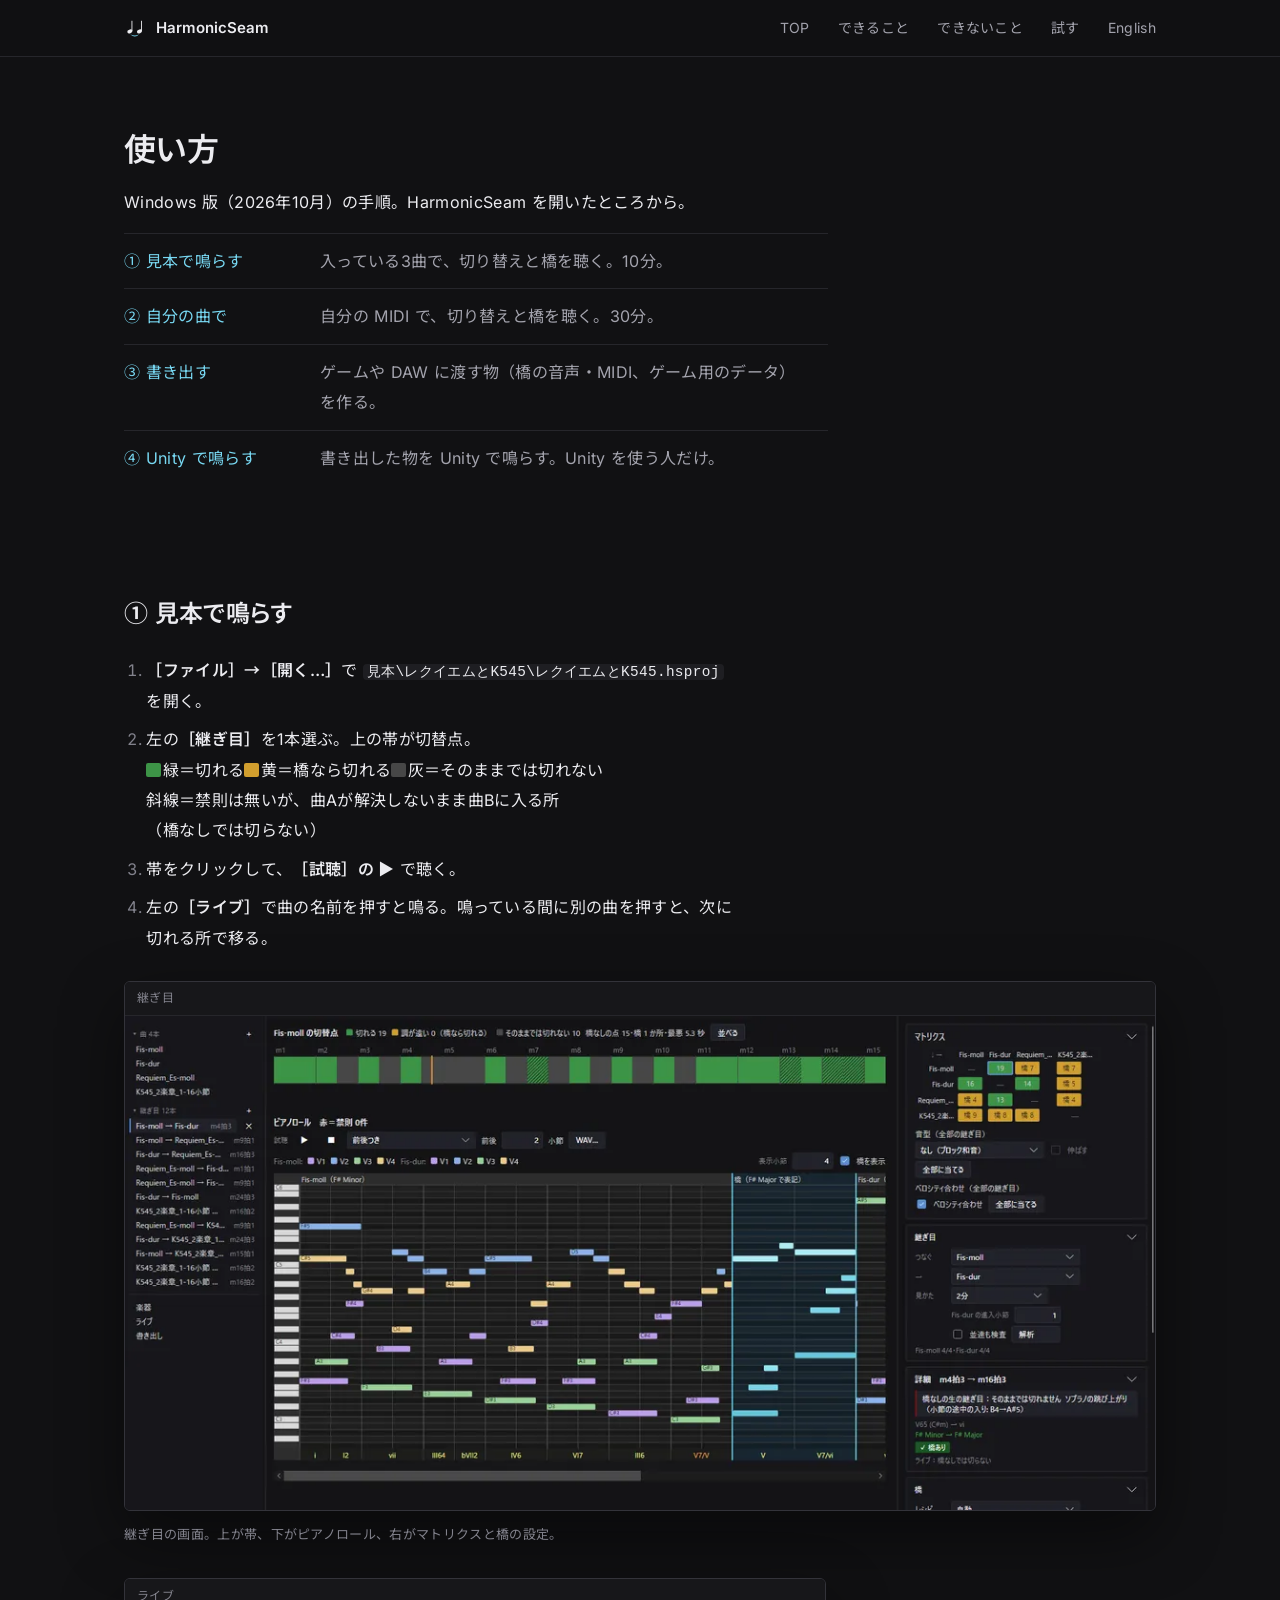
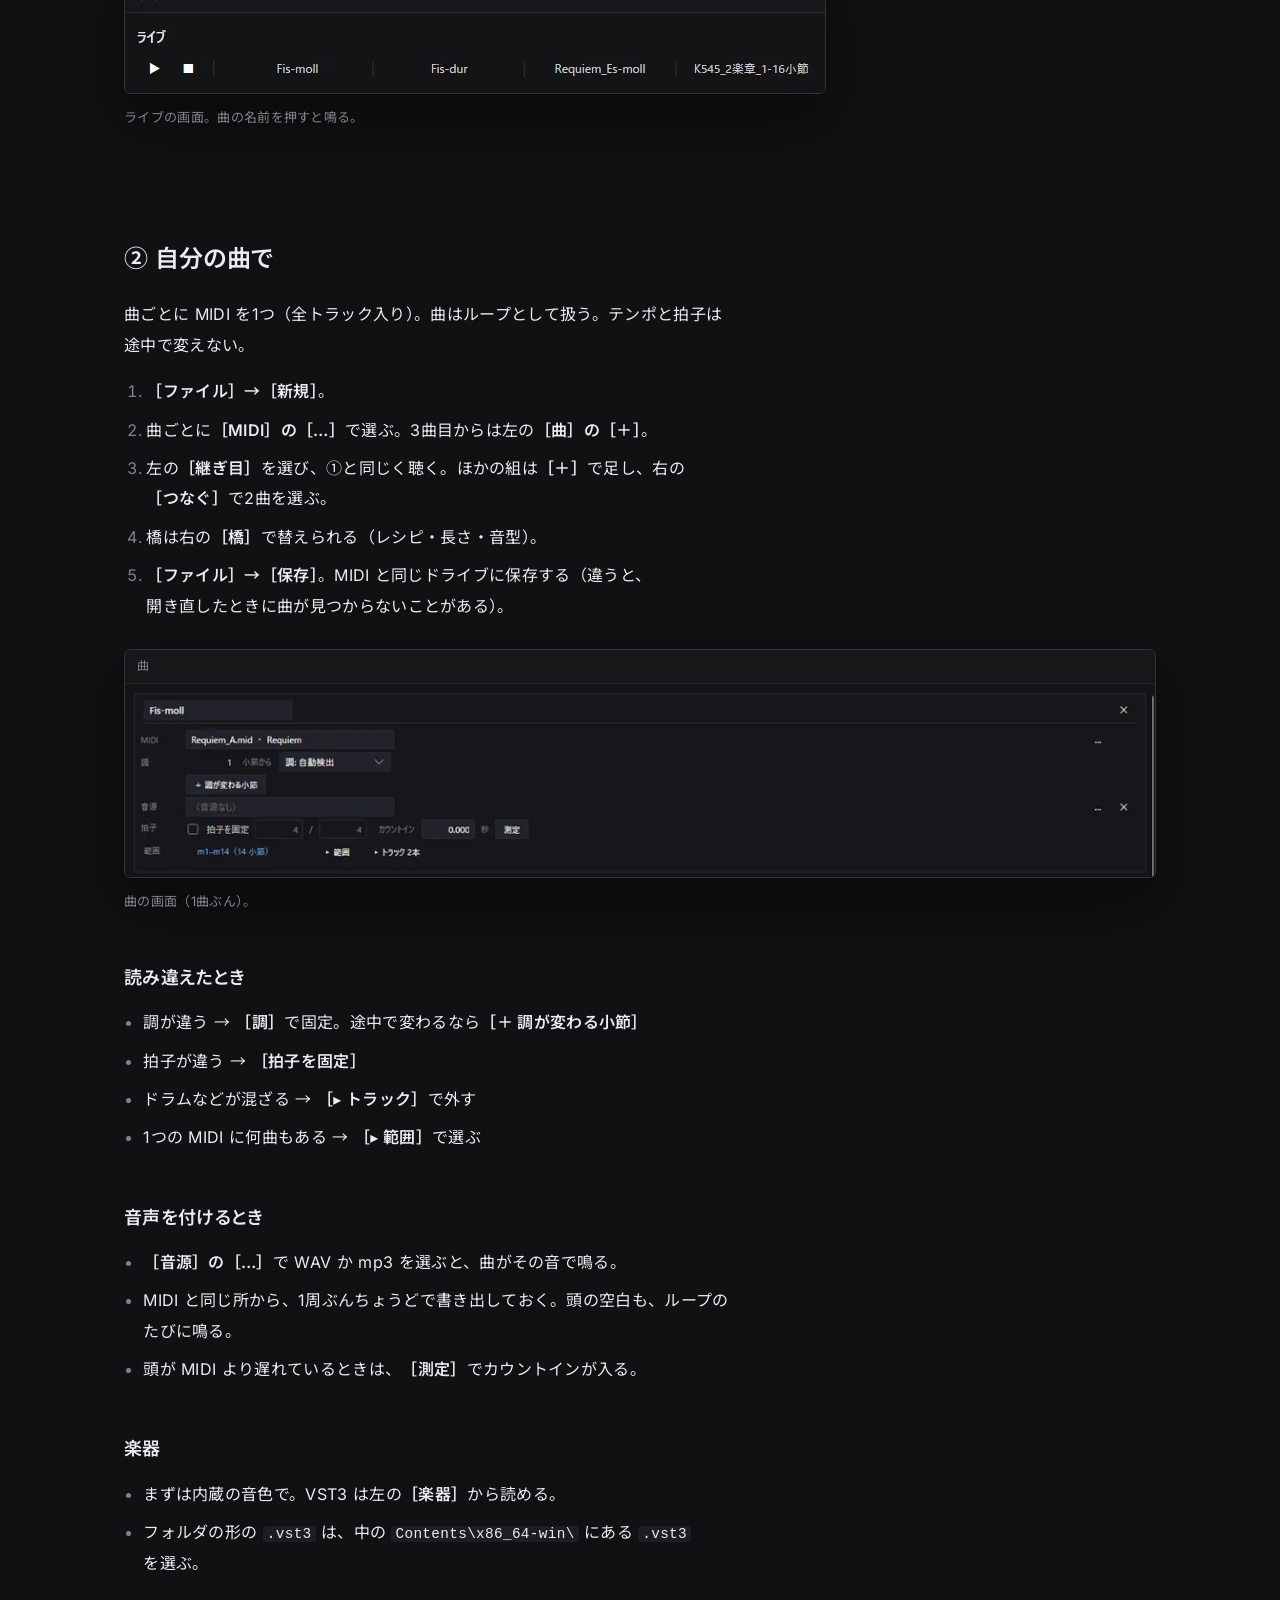
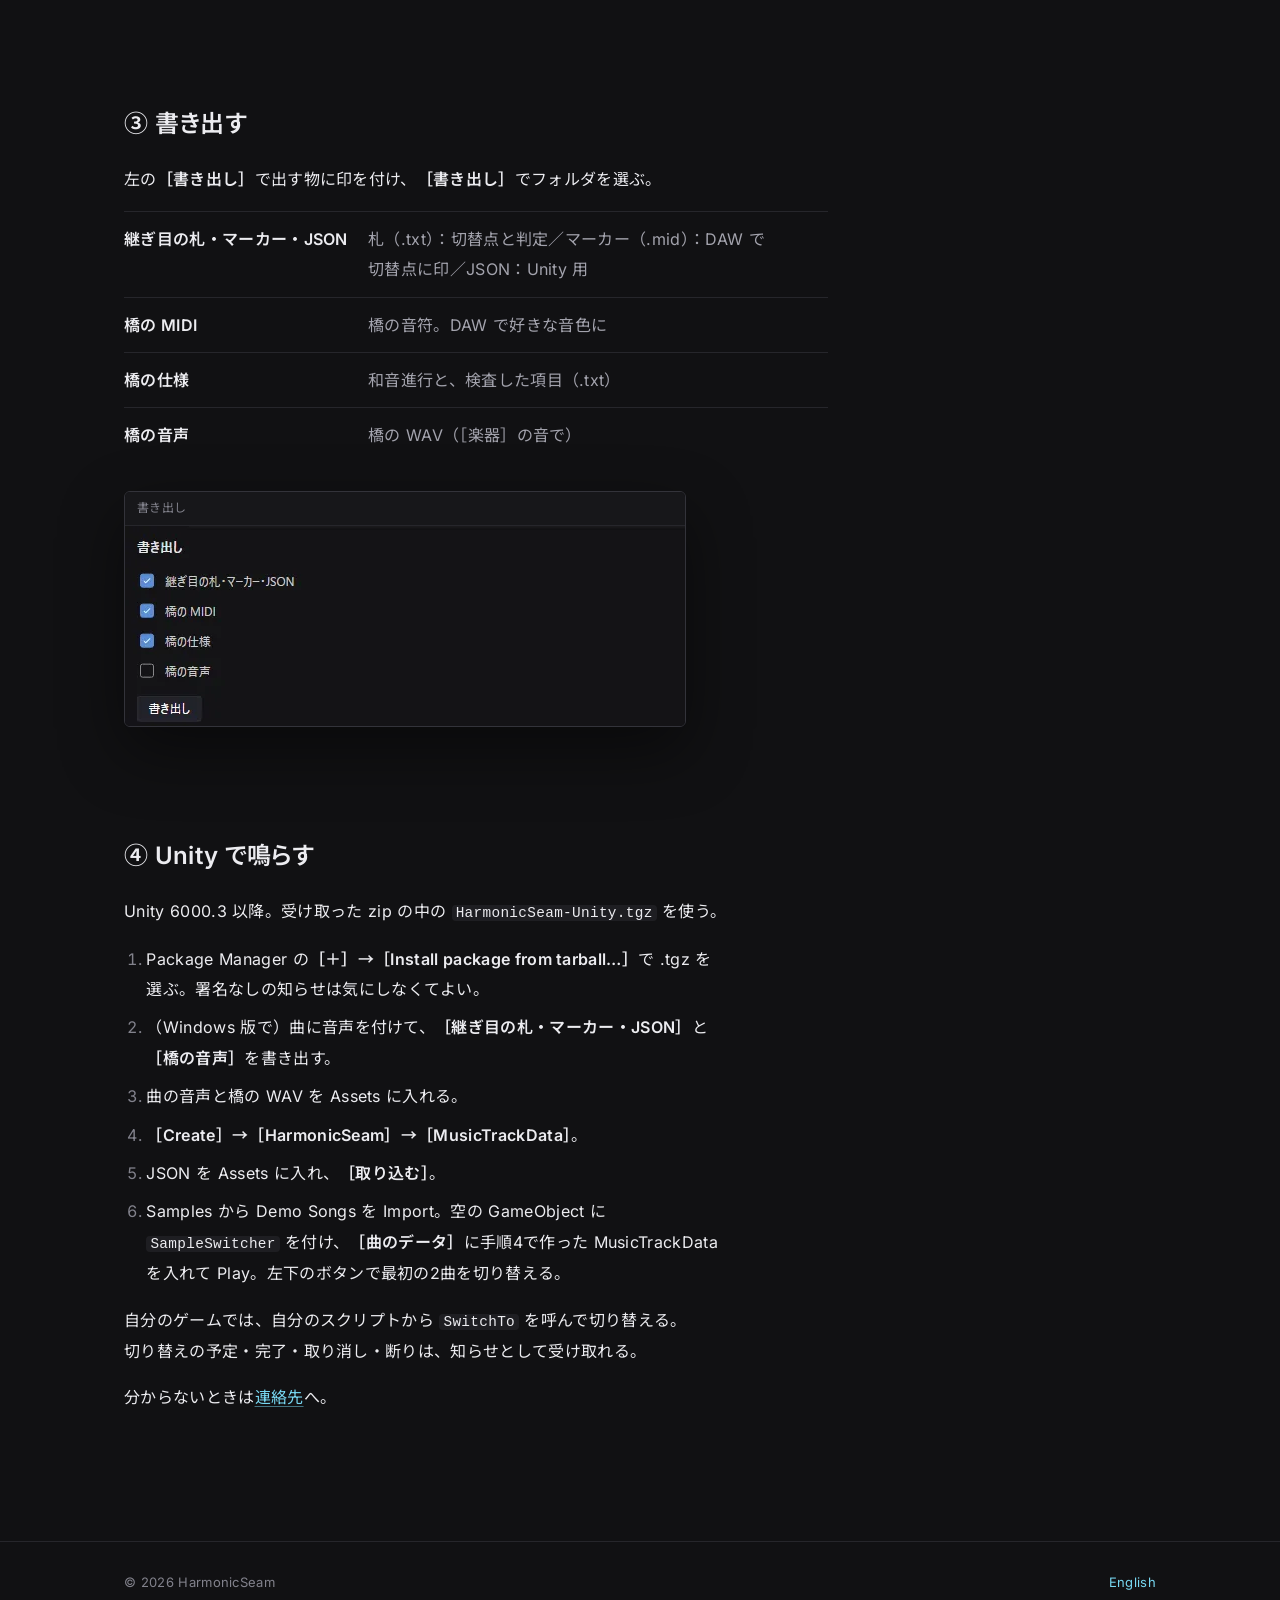
==== commit 3d7038b3: "site: 文言の見直し" ====
--- a/guide/index.html
+++ b/guide/index.html
@@ -1,2 +1,2 @@
-<!DOCTYPE html><html lang="ja"><head><meta charset="utf-8"><meta name="viewport" content="width=device-width, initial-scale=1"><title>HarmonicSeam の使い方</title><meta name="description" content="HarmonicSeam（Windows 版）の使い方。見本で鳴らす・自分の曲で・書き出す・Unity で鳴らす、の4段を画面つきで。"><meta property="og:type" content="website"><meta property="og:site_name" content="HarmonicSeam"><meta property="og:title" content="HarmonicSeam の使い方"><meta property="og:description" content="HarmonicSeam（Windows 版）の使い方。見本で鳴らす・自分の曲で・書き出す・Unity で鳴らす、の4段を画面つきで。"><meta property="og:url" content="https://harmonicseam.github.io/guide/"><meta property="og:image" content="https://harmonicseam.github.io/og.png"><meta property="og:image:width" content="1920"><meta property="og:image:height" content="1080"><meta name="twitter:card" content="summary_large_image"><link rel="icon" href="/favicon.svg" type="image/svg+xml"><link rel="preload" href="/fonts/inter.9e7bbef291.woff2" as="font" type="font/woff2" crossorigin=""><link rel="preload" href="/fonts/noto-sans-jp.a66bd0481f.woff2" as="font" type="font/woff2" crossorigin=""><style>@font-face{font-family:'Inter';font-style:normal;font-weight:400;font-display:swap;src:url(/fonts/inter.9e7bbef291.woff2) format('woff2')}@font-face{font-family:'Inter';font-style:normal;font-weight:500;font-display:swap;src:url(/fonts/inter.9e7bbef291.woff2) format('woff2')}@font-face{font-family:'Inter';font-style:normal;font-weight:600;font-display:swap;src:url(/fonts/inter.9e7bbef291.woff2) format('woff2')}@font-face{font-family:'Noto Sans JP';font-style:normal;font-weight:400;font-display:swap;src:url(/fonts/noto-sans-jp.a66bd0481f.woff2) format('woff2')}@font-face{font-family:'Noto Sans JP';font-style:normal;font-weight:500;font-display:swap;src:url(/fonts/noto-sans-jp.a66bd0481f.woff2) format('woff2')}@font-face{font-family:'Noto Sans JP';font-style:normal;font-weight:600;font-display:swap;src:url(/fonts/noto-sans-jp.a66bd0481f.woff2) format('woff2')}</style><link rel="stylesheet" href="/_astro/app-seam.C-RZSEGs.css"><style>.sec--first[data-astro-cid-amid4ct5]{padding-top:72px}.page-title[data-astro-cid-amid4ct5]{margin:0 0 16px;font-size:32px;font-weight:600;line-height:1.3}.toc[data-astro-cid-amid4ct5]{max-width:44em;margin:8px 0 0;padding:0;list-style:none}.toc[data-astro-cid-amid4ct5] li[data-astro-cid-amid4ct5]{border-top:1px solid var(--line);grid-template-columns:11em 1fr;gap:4px 20px;padding:12px 0;display:grid}.toc[data-astro-cid-amid4ct5] span[data-astro-cid-amid4ct5]{color:var(--text-2)}.prose[data-astro-cid-amid4ct5] ol[data-astro-cid-amid4ct5]{margin:0 0 1em;padding-left:1.4em}.h3[data-astro-cid-amid4ct5]{margin:48px 0 12px;font-size:18px;font-weight:600}.ui[data-astro-cid-amid4ct5]{color:var(--text);font-weight:600}code[data-astro-cid-amid4ct5]{font-family:var(--mono);border-radius:var(--r);background:var(--bg-3);padding:0 4px;font-size:.9em}.swatch[data-astro-cid-amid4ct5]{vertical-align:-.1em;border-radius:2px;width:.9em;height:.9em;margin:0 2px 0 0;display:inline-block}.fig[data-astro-cid-amid4ct5]+.fig[data-astro-cid-amid4ct5]{margin-top:32px}.prose[data-astro-cid-amid4ct5]+.fig[data-astro-cid-amid4ct5],.items[data-astro-cid-amid4ct5]+.fig[data-astro-cid-amid4ct5]{margin-top:28px}.fig--live[data-astro-cid-amid4ct5]{max-width:702px}.fig--export[data-astro-cid-amid4ct5]{max-width:562px}.items[data-astro-cid-amid4ct5]{max-width:44em;margin:0}.items[data-astro-cid-amid4ct5]>div[data-astro-cid-amid4ct5]{border-top:1px solid var(--line);grid-template-columns:14em 1fr;gap:4px 20px;padding:12px 0;display:grid}.items[data-astro-cid-amid4ct5] dt[data-astro-cid-amid4ct5]{font-weight:600}.items[data-astro-cid-amid4ct5] dd[data-astro-cid-amid4ct5]{color:var(--text-2);margin:0}@media (width<=640px){.sec--first[data-astro-cid-amid4ct5]{padding-top:48px}.page-title[data-astro-cid-amid4ct5]{font-size:28px}.toc[data-astro-cid-amid4ct5] li[data-astro-cid-amid4ct5],.items[data-astro-cid-amid4ct5]>div[data-astro-cid-amid4ct5]{grid-template-columns:1fr}}
-</style></head><body><header class="top"><div class="wrap top__in"><a class="brand" href="/"><img src="/logo.svg" alt="" width="22" height="22">HarmonicSeam</a><nav class="nav" aria-label="ページ内"><a class="nav__top" href="/">TOP</a><a class="nav__wide" href="/#how">できること</a><a class="nav__wide" href="/#limits">できないこと</a><a class="nav__wide" href="/#try">試す</a><a href="/#en" lang="en">English</a></nav></div></header><main><section class="sec sec--first wrap" data-astro-cid-amid4ct5=""><h1 class="page-title" data-astro-cid-amid4ct5="">使い方</h1><div class="prose" data-astro-cid-amid4ct5=""><p class="bx" data-astro-cid-amid4ct5="">Windows 版<wbr>（2026年10月）の<wbr>手順。<wbr>HarmonicSeam を<wbr>開いた<wbr>ところから。</p></div><ol class="toc" data-astro-cid-amid4ct5=""><li class="bx" data-astro-cid-amid4ct5=""><a href="#sample" data-astro-cid-amid4ct5="">① 見本で<wbr>鳴らす</a><span data-astro-cid-amid4ct5=""><wbr>入っている<wbr>3曲で、<wbr>切り替えと<wbr>橋を<wbr>聴く。<wbr>10分。</span></li><li class="bx" data-astro-cid-amid4ct5=""><a href="#own" data-astro-cid-amid4ct5="">② 自分の<wbr>曲で</a><span data-astro-cid-amid4ct5=""><wbr>自分の MIDI で、<wbr>切り替えと<wbr>橋を<wbr>聴く。<wbr>30分。</span></li><li class="bx" data-astro-cid-amid4ct5=""><a href="#export" data-astro-cid-amid4ct5="">③ 書き出す</a><span data-astro-cid-amid4ct5="">橋の MIDI や<wbr>音声を<wbr>ファイルに<wbr>する。<wbr>使いたい<wbr>人だけ。</span></li><li class="bx" data-astro-cid-amid4ct5=""><a href="#unity" data-astro-cid-amid4ct5="">④ Unity で<wbr>鳴らす</a><span data-astro-cid-amid4ct5=""><wbr>書き出した<wbr>物を Unity で<wbr>鳴らす。<wbr>Unity を<wbr>使う<wbr>人だけ。</span></li></ol></section><section id="sample" class="sec wrap" data-astro-cid-amid4ct5=""><h2 class="bx" data-astro-cid-amid4ct5="">① 見本で<wbr>鳴らす</h2><div class="prose" data-astro-cid-amid4ct5=""><ol data-astro-cid-amid4ct5=""><li class="bx" data-astro-cid-amid4ct5=""><span class="ui" data-astro-cid-amid4ct5="">［ファイル］<wbr>→<wbr>［開く…］</span>で <code data-astro-cid-amid4ct5="">見本\レクイエムとK545\レクイエムとK545.hsproj</code> を<wbr>開く。</li><li class="bx" data-astro-cid-amid4ct5="">左の<span class="ui" data-astro-cid-amid4ct5=""><wbr>［継ぎ目］</span>を<wbr>1本選ぶ。<wbr>上の<wbr>帯が<wbr>切替点。<br data-astro-cid-amid4ct5=""><span class="nw" data-astro-cid-amid4ct5=""><span class="swatch" style="background:#3d9447" data-astro-cid-amid4ct5=""></span><wbr>緑＝切れる</span><span class="nw" data-astro-cid-amid4ct5=""><span class="swatch" style="background:#d19e2e" data-astro-cid-amid4ct5=""></span><wbr>黄＝橋なら<wbr>切れる</span><span class="nw" data-astro-cid-amid4ct5=""><span class="swatch" style="background:#474747" data-astro-cid-amid4ct5=""></span><wbr>灰＝切れない</span></li><li class="bx" data-astro-cid-amid4ct5="">帯を<wbr>クリックして、<span class="ui" data-astro-cid-amid4ct5=""><wbr>［試聴］の ▶</span> で<wbr>聴く。</li><li class="bx" data-astro-cid-amid4ct5="">左の<span class="ui" data-astro-cid-amid4ct5=""><wbr>［ライブ］</span>で<wbr>曲の<wbr>名前を<wbr>押すと<wbr>鳴る。<wbr>鳴っている<wbr>間に<wbr>別の<wbr>曲を<wbr>押すと、<wbr>次に<wbr>切れる<wbr>所で<wbr>移る。</li></ol></div><figure class="fig" data-astro-cid-amid4ct5=""><div class="window" data-astro-cid-amid4ct5=""><div class="window__bar" data-astro-cid-amid4ct5=""><span data-astro-cid-amid4ct5="">継ぎ目</span></div><img src="/_astro/app-seam.DCDRDnpy_BBxQC.webp" srcset="/_astro/app-seam.DCDRDnpy_maKtE.webp 1080w, /_astro/app-seam.DCDRDnpy_BBxQC.webp 1600w" alt="継ぎ目の画面。左に曲と継ぎ目の一覧、上に切替点の帯、下にピアノロール、右に橋の設定" sizes="(min-width: 1128px) 1080px, 100vw" data-astro-cid-amid4ct5="true" loading="lazy" decoding="async" width="1600" height="767"></div><figcaption class="bx" data-astro-cid-amid4ct5="">継ぎ目の<wbr>画面。<wbr>上が<wbr>帯、<wbr>下が<wbr>ピアノロール、<wbr>右が<wbr>橋の<wbr>設定。</figcaption></figure><figure class="fig fig--live" data-astro-cid-amid4ct5=""><div class="window" data-astro-cid-amid4ct5=""><div class="window__bar" data-astro-cid-amid4ct5=""><span data-astro-cid-amid4ct5="">ライブ</span></div><img src="/_astro/app-live.BEc8npl4_Z68QXe.webp" srcset="/_astro/app-live.BEc8npl4_Z68QXe.webp 700w" alt="ライブの画面。再生と停止のボタンと、曲の名前が横に並ぶ" sizes="(min-width: 750px) 700px, 100vw" data-astro-cid-amid4ct5="true" loading="lazy" decoding="async" width="700" height="80"></div><figcaption class="bx" data-astro-cid-amid4ct5="">ライブの<wbr>画面。<wbr>曲の<wbr>名前を<wbr>押すと<wbr>鳴る。</figcaption></figure></section><section id="own" class="sec wrap" data-astro-cid-amid4ct5=""><h2 class="bx" data-astro-cid-amid4ct5="">② 自分の<wbr>曲で</h2><div class="prose" data-astro-cid-amid4ct5=""><p class="bx" data-astro-cid-amid4ct5="">曲ごとに MIDI を<wbr>1つ<wbr>（全トラック入り）。<wbr>曲は<wbr>ループと<wbr>して<wbr>扱う。<wbr>テンポと<wbr>拍子は<wbr>途中で<wbr>変えない。</p><ol data-astro-cid-amid4ct5=""><li class="bx" data-astro-cid-amid4ct5=""><span class="ui" data-astro-cid-amid4ct5="">［ファイル］<wbr>→［新規］</span>。</li><li class="bx" data-astro-cid-amid4ct5="">曲ごとに<span class="ui" data-astro-cid-amid4ct5=""><wbr>［MIDI］の<wbr>［…］</span>で<wbr>選ぶ。<wbr>3曲目からは<wbr>左の<span class="ui" data-astro-cid-amid4ct5=""><wbr>［曲］の<wbr>［＋］</span>。</li><li class="bx" data-astro-cid-amid4ct5="">左の<span class="ui" data-astro-cid-amid4ct5=""><wbr>［継ぎ目］</span>を<wbr>選び、<wbr>①と<wbr>同じく<wbr>聴く。<wbr>ほかの<wbr>組は<span class="ui" data-astro-cid-amid4ct5=""><wbr>［＋］</span>で<wbr>足し、<wbr>右の<span class="ui" data-astro-cid-amid4ct5=""><wbr>［つなぐ<wbr>］</span>で<wbr>2曲を<wbr>選ぶ。</li><li class="bx" data-astro-cid-amid4ct5="">橋は<wbr>右の<span class="ui" data-astro-cid-amid4ct5=""><wbr>［橋］</span>で<wbr>替えられる<wbr>（レシピ・長さ・<wbr>音型）。</li><li class="bx" data-astro-cid-amid4ct5=""><span class="ui" data-astro-cid-amid4ct5="">［ファイル］<wbr>→［保存］</span>。<wbr>MIDI と<wbr>同じ<wbr>ドライブに<wbr>保存する<wbr>（違うと、<wbr>開き直した<wbr>ときに<wbr>曲が<wbr>見つからない<wbr>ことがある）。</li></ol></div><figure class="fig" data-astro-cid-amid4ct5=""><div class="window" data-astro-cid-amid4ct5=""><div class="window__bar" data-astro-cid-amid4ct5=""><span data-astro-cid-amid4ct5="">曲</span></div><img src="/_astro/app-songs.DGLHh29w_Z7S4n.webp" srcset="/_astro/app-songs.DGLHh29w_Z1FQqLf.webp 1080w, /_astro/app-songs.DGLHh29w_Z7S4n.webp 1380w" alt="曲の画面。MIDI・調・音源・拍子・範囲の欄" sizes="(min-width: 1128px) 1080px, 100vw" data-astro-cid-amid4ct5="true" loading="lazy" decoding="async" width="1380" height="258"></div><figcaption class="bx" data-astro-cid-amid4ct5="">曲の<wbr>画面<wbr>（1曲ぶん）。</figcaption></figure><h3 class="h3 bx" data-astro-cid-amid4ct5="">読み違えた<wbr>とき</h3><div class="prose" data-astro-cid-amid4ct5=""><ul data-astro-cid-amid4ct5=""><li class="bx" data-astro-cid-amid4ct5="">調が<wbr>違う → <span class="ui" data-astro-cid-amid4ct5="">［調］</span>で<wbr>固定。<wbr>途中で<wbr>変わるなら<span class="ui" data-astro-cid-amid4ct5=""><wbr>［＋ 調が<wbr>変わる<wbr>小節］</span></li><li class="bx" data-astro-cid-amid4ct5="">拍子が<wbr>違う → <span class="ui" data-astro-cid-amid4ct5="">［拍子を<wbr>固定］</span></li><li class="bx" data-astro-cid-amid4ct5="">ドラムなどが<wbr>混ざる → <span class="ui" data-astro-cid-amid4ct5="">［▸ トラック］</span>で<wbr>外す</li><li class="bx" data-astro-cid-amid4ct5="">1つの MIDI に<wbr>何曲も<wbr>ある → <span class="ui" data-astro-cid-amid4ct5="">［▸ 範囲］</span>で<wbr>選ぶ</li></ul></div><h3 class="h3 bx" data-astro-cid-amid4ct5="">音声を<wbr>付ける<wbr>とき</h3><div class="prose" data-astro-cid-amid4ct5=""><ul data-astro-cid-amid4ct5=""><li class="bx" data-astro-cid-amid4ct5=""><span class="ui" data-astro-cid-amid4ct5="">［音源］の<wbr>［…］</span>で WAV か mp3 を<wbr>選ぶと、<wbr>曲が<wbr>その音で<wbr>鳴る。</li><li class="bx" data-astro-cid-amid4ct5="">MIDI と<wbr>同じ<wbr>所から、<wbr>1周ぶん<wbr>ちょうどで<wbr>書き出しておく。<wbr>頭の<wbr>空白も、<wbr>ループの<wbr>たびに<wbr>鳴る。</li><li class="bx" data-astro-cid-amid4ct5="">頭が MIDI より<wbr>遅れている<wbr>ときは、<span class="ui" data-astro-cid-amid4ct5=""><wbr>［測定］</span>で<wbr>カウントインが<wbr>入る。</li></ul></div><h3 class="h3" data-astro-cid-amid4ct5="">楽器</h3><div class="prose" data-astro-cid-amid4ct5=""><ul data-astro-cid-amid4ct5=""><li class="bx" data-astro-cid-amid4ct5="">まずは<wbr>内蔵の<wbr>音色で。<wbr>VST3 は<wbr>左の<span class="ui" data-astro-cid-amid4ct5=""><wbr>［楽器］</span>から<wbr>読める。</li><li class="bx" data-astro-cid-amid4ct5="">フォルダの<wbr>形の <code data-astro-cid-amid4ct5="">.vst3</code> は、<wbr>中の <code data-astro-cid-amid4ct5="">Contents\x86_64-win\</code> に<wbr>ある <code data-astro-cid-amid4ct5="">.vst3</code> を<wbr>選ぶ。</li></ul></div></section><section id="export" class="sec wrap" data-astro-cid-amid4ct5=""><h2 data-astro-cid-amid4ct5="">③ 書き出す</h2><div class="prose" data-astro-cid-amid4ct5=""><p class="bx" data-astro-cid-amid4ct5="">左の<span class="ui" data-astro-cid-amid4ct5=""><wbr>［書き出し］</span>で<wbr>出す物に<wbr>印を<wbr>付け、<span class="ui" data-astro-cid-amid4ct5=""><wbr>［書き出し］</span>で<wbr>フォルダを<wbr>選ぶ。</p></div><dl class="items" data-astro-cid-amid4ct5=""><div data-astro-cid-amid4ct5=""><dt class="bx" data-astro-cid-amid4ct5="">継ぎ目の<wbr>札・マーカー・JSON</dt><dd class="bx" data-astro-cid-amid4ct5="">札<wbr>（.txt）：切替点と<wbr>判定／マーカー<wbr>（.mid）：DAW で<wbr>切替点に<wbr>印／JSON：Unity 用</dd></div><div data-astro-cid-amid4ct5=""><dt data-astro-cid-amid4ct5="">橋の MIDI</dt><dd class="bx" data-astro-cid-amid4ct5="">橋の<wbr>音符。<wbr>DAW で<wbr>好きな<wbr>音色に</dd></div><div data-astro-cid-amid4ct5=""><dt class="bx" data-astro-cid-amid4ct5="">橋の<wbr>仕様</dt><dd class="bx" data-astro-cid-amid4ct5="">和音進行と、<wbr>検査した<wbr>項目<wbr>（.txt）</dd></div><div data-astro-cid-amid4ct5=""><dt class="bx" data-astro-cid-amid4ct5="">橋の<wbr>音声</dt><dd class="bx" data-astro-cid-amid4ct5="">橋の WAV<wbr>（［楽器］の<wbr>音で）</dd></div></dl><figure class="fig fig--export" data-astro-cid-amid4ct5=""><div class="window" data-astro-cid-amid4ct5=""><div class="window__bar" data-astro-cid-amid4ct5=""><span data-astro-cid-amid4ct5="">書き出し</span></div><img src="/_astro/app-export.DSXFY_f0_Z1EmxFT.webp" srcset="/_astro/app-export.DSXFY_f0_Z1EmxFT.webp 560w" alt="書き出しの画面。出す物の印4つと、書き出しのボタン" sizes="(min-width: 610px) 560px, 100vw" data-astro-cid-amid4ct5="true" loading="lazy" decoding="async" width="560" height="200"></div></figure></section><section id="unity" class="sec wrap" data-astro-cid-amid4ct5=""><h2 class="bx" data-astro-cid-amid4ct5="">④ Unity で<wbr>鳴らす</h2><div class="prose" data-astro-cid-amid4ct5=""><p class="bx" data-astro-cid-amid4ct5="">Unity 6000.3 以降。<wbr>受け取った zip の<wbr>中の <code data-astro-cid-amid4ct5="">HarmonicSeam-Unity.tgz</code> を<wbr>使う。</p><ol data-astro-cid-amid4ct5=""><li class="bx" data-astro-cid-amid4ct5="">Package Manager の<span class="ui" data-astro-cid-amid4ct5=""><wbr>［＋］<wbr>→［Install package from tarball…］</span>で .tgz を<wbr>選ぶ。<wbr>署名なしの<wbr>知らせは<wbr>気にしなくてよい。</li><li class="bx" data-astro-cid-amid4ct5="">曲に<wbr>音声を<wbr>付けて、<span class="ui" data-astro-cid-amid4ct5=""><wbr>［継ぎ目の<wbr>札・マーカー・JSON］</span>と<span class="ui" data-astro-cid-amid4ct5=""><wbr>［橋の<wbr>音声］</span>を<wbr>書き出す。</li><li class="bx" data-astro-cid-amid4ct5="">曲の<wbr>音声と<wbr>橋の WAV を Assets に<wbr>入れる。</li><li data-astro-cid-amid4ct5=""><span class="ui" data-astro-cid-amid4ct5="">［Create］→［HarmonicSeam］→［MusicTrackData］</span>。</li><li class="bx" data-astro-cid-amid4ct5="">JSON を Assets に<wbr>入れ、<span class="ui" data-astro-cid-amid4ct5=""><wbr>［取り込む］</span>。</li><li class="bx" data-astro-cid-amid4ct5="">Samples から Demo Songs を Import。<wbr>空の GameObject に <code data-astro-cid-amid4ct5="">SampleSwitcher</code> を<wbr>付け、<span class="ui" data-astro-cid-amid4ct5=""><wbr>［曲の<wbr>データ］</span>に 4 を<wbr>入れて Play。<wbr>左下の<wbr>ボタンで<wbr>最初の<wbr>2曲を<wbr>切り替える。</li></ol><p class="bx" data-astro-cid-amid4ct5="">分からない<wbr>ときは<a href="/#try" data-astro-cid-amid4ct5=""><wbr>連絡先</a>へ。</p></div></section></main><footer class="foot"><div class="wrap foot__in"><span>© 2026 HarmonicSeam</span><a href="/#en" lang="en">English</a></div></footer></body></html>+<!DOCTYPE html><html lang="ja"><head><meta charset="utf-8"><meta name="viewport" content="width=device-width, initial-scale=1"><title>HarmonicSeam の使い方</title><meta name="description" content="HarmonicSeam（Windows 版）の使い方。見本で鳴らす・自分の曲で・書き出す・Unity で鳴らす、の4段を画面つきで。"><meta property="og:type" content="website"><meta property="og:site_name" content="HarmonicSeam"><meta property="og:title" content="HarmonicSeam の使い方"><meta property="og:description" content="HarmonicSeam（Windows 版）の使い方。見本で鳴らす・自分の曲で・書き出す・Unity で鳴らす、の4段を画面つきで。"><meta property="og:url" content="https://harmonicseam.github.io/guide/"><meta property="og:image" content="https://harmonicseam.github.io/og.png"><meta property="og:image:width" content="1920"><meta property="og:image:height" content="1080"><meta name="twitter:card" content="summary_large_image"><link rel="icon" href="/favicon.svg" type="image/svg+xml"><link rel="preload" href="/fonts/inter.9e7bbef291.woff2" as="font" type="font/woff2" crossorigin=""><link rel="preload" href="/fonts/noto-sans-jp.7cdf9eeb9d.woff2" as="font" type="font/woff2" crossorigin=""><style>@font-face{font-family:'Inter';font-style:normal;font-weight:400;font-display:swap;src:url(/fonts/inter.9e7bbef291.woff2) format('woff2')}@font-face{font-family:'Inter';font-style:normal;font-weight:500;font-display:swap;src:url(/fonts/inter.9e7bbef291.woff2) format('woff2')}@font-face{font-family:'Inter';font-style:normal;font-weight:600;font-display:swap;src:url(/fonts/inter.9e7bbef291.woff2) format('woff2')}@font-face{font-family:'Noto Sans JP';font-style:normal;font-weight:400;font-display:swap;src:url(/fonts/noto-sans-jp.7cdf9eeb9d.woff2) format('woff2')}@font-face{font-family:'Noto Sans JP';font-style:normal;font-weight:500;font-display:swap;src:url(/fonts/noto-sans-jp.7cdf9eeb9d.woff2) format('woff2')}@font-face{font-family:'Noto Sans JP';font-style:normal;font-weight:600;font-display:swap;src:url(/fonts/noto-sans-jp.7cdf9eeb9d.woff2) format('woff2')}</style><link rel="stylesheet" href="/_astro/app-seam.0Olm_DpR.css"><style>.sec--first[data-astro-cid-amid4ct5]{padding-top:72px}.page-title[data-astro-cid-amid4ct5]{margin:0 0 16px;font-size:32px;font-weight:600;line-height:1.3}.toc[data-astro-cid-amid4ct5]{max-width:44em;margin:8px 0 0;padding:0;list-style:none}.toc[data-astro-cid-amid4ct5] li[data-astro-cid-amid4ct5]{border-top:1px solid var(--line);grid-template-columns:11em 1fr;gap:4px 20px;padding:12px 0;display:grid}.toc[data-astro-cid-amid4ct5] span[data-astro-cid-amid4ct5]{color:var(--text-2)}.prose[data-astro-cid-amid4ct5] ol[data-astro-cid-amid4ct5]{margin:0 0 1em;padding-left:1.4em}.h3[data-astro-cid-amid4ct5]{margin:48px 0 12px;font-size:18px;font-weight:600}.ui[data-astro-cid-amid4ct5]{color:var(--text);font-weight:600}code[data-astro-cid-amid4ct5]{font-family:var(--mono);border-radius:var(--r);background:var(--bg-3);padding:0 4px;font-size:.9em}.swatch[data-astro-cid-amid4ct5]{vertical-align:-.1em;border-radius:2px;width:.9em;height:.9em;margin:0 2px 0 0;display:inline-block}.fig[data-astro-cid-amid4ct5]+.fig[data-astro-cid-amid4ct5]{margin-top:32px}.prose[data-astro-cid-amid4ct5]+.fig[data-astro-cid-amid4ct5],.items[data-astro-cid-amid4ct5]+.fig[data-astro-cid-amid4ct5]{margin-top:28px}.fig--live[data-astro-cid-amid4ct5]{max-width:702px}.fig--export[data-astro-cid-amid4ct5]{max-width:562px}.items[data-astro-cid-amid4ct5]{max-width:44em;margin:0}.items[data-astro-cid-amid4ct5]>div[data-astro-cid-amid4ct5]{border-top:1px solid var(--line);grid-template-columns:14em 1fr;gap:4px 20px;padding:12px 0;display:grid}.items[data-astro-cid-amid4ct5] dt[data-astro-cid-amid4ct5]{font-weight:600}.items[data-astro-cid-amid4ct5] dd[data-astro-cid-amid4ct5]{color:var(--text-2);margin:0}@media (width<=640px){.sec--first[data-astro-cid-amid4ct5]{padding-top:48px}.page-title[data-astro-cid-amid4ct5]{font-size:28px}.toc[data-astro-cid-amid4ct5] li[data-astro-cid-amid4ct5],.items[data-astro-cid-amid4ct5]>div[data-astro-cid-amid4ct5]{grid-template-columns:1fr}}
+</style></head><body><header class="top"><div class="wrap top__in"><a class="brand" href="/"><img src="/logo.svg" alt="" width="22" height="22">HarmonicSeam</a><nav class="nav" aria-label="ページ内"><a class="nav__top" href="/">TOP</a><a class="nav__wide" href="/#how">できること</a><a class="nav__wide" href="/#limits">できないこと</a><a class="nav__wide" href="/#try">試す</a><a href="/#en" lang="en">English</a></nav></div></header><main><section class="sec sec--first wrap" data-astro-cid-amid4ct5=""><h1 class="page-title" data-astro-cid-amid4ct5="">使い方</h1><div class="prose" data-astro-cid-amid4ct5=""><p class="bx" data-astro-cid-amid4ct5="">Windows 版<wbr>（2026年10月）の<wbr>手順。<wbr>HarmonicSeam を<wbr>開いた<wbr>ところから。</p></div><ol class="toc" data-astro-cid-amid4ct5=""><li class="bx" data-astro-cid-amid4ct5=""><a href="#sample" data-astro-cid-amid4ct5="">① 見本で<wbr>鳴らす</a><span data-astro-cid-amid4ct5=""><wbr>入っている<wbr>3曲で、<wbr>切り替えと<wbr>橋を<wbr>聴く。<wbr>10分。</span></li><li class="bx" data-astro-cid-amid4ct5=""><a href="#own" data-astro-cid-amid4ct5="">② 自分の<wbr>曲で</a><span data-astro-cid-amid4ct5=""><wbr>自分の MIDI で、<wbr>切り替えと<wbr>橋を<wbr>聴く。<wbr>30分。</span></li><li class="bx" data-astro-cid-amid4ct5=""><a href="#export" data-astro-cid-amid4ct5="">③ 書き出す</a><span data-astro-cid-amid4ct5="">ゲームや DAW に<wbr>渡す物<wbr>（橋の<wbr>音声・MIDI、<wbr>ゲーム用の<wbr>データ）を<wbr>作る。</span></li><li class="bx" data-astro-cid-amid4ct5=""><a href="#unity" data-astro-cid-amid4ct5="">④ Unity で<wbr>鳴らす</a><span data-astro-cid-amid4ct5=""><wbr>書き出した<wbr>物を Unity で<wbr>鳴らす。<wbr>Unity を<wbr>使う<wbr>人だけ。</span></li></ol></section><section id="sample" class="sec wrap" data-astro-cid-amid4ct5=""><h2 class="bx" data-astro-cid-amid4ct5="">① 見本で<wbr>鳴らす</h2><div class="prose" data-astro-cid-amid4ct5=""><ol data-astro-cid-amid4ct5=""><li class="bx" data-astro-cid-amid4ct5=""><span class="ui" data-astro-cid-amid4ct5="">［ファイル］<wbr>→<wbr>［開く…］</span>で <code data-astro-cid-amid4ct5="">見本\レクイエムとK545\レクイエムとK545.hsproj</code> を<wbr>開く。</li><li class="bx" data-astro-cid-amid4ct5="">左の<span class="ui" data-astro-cid-amid4ct5=""><wbr>［継ぎ目］</span>を<wbr>1本選ぶ。<wbr>上の<wbr>帯が<wbr>切替点。<br data-astro-cid-amid4ct5=""><span class="nw" data-astro-cid-amid4ct5=""><span class="swatch" style="background:#3d9447" data-astro-cid-amid4ct5=""></span><wbr>緑＝切れる</span><span class="nw" data-astro-cid-amid4ct5=""><span class="swatch" style="background:#d19e2e" data-astro-cid-amid4ct5=""></span><wbr>黄＝橋なら<wbr>切れる</span><span class="nw" data-astro-cid-amid4ct5=""><span class="swatch" style="background:#474747" data-astro-cid-amid4ct5=""></span><wbr>灰＝<wbr>そのままでは<wbr>切れない</span><br data-astro-cid-amid4ct5=""><wbr>斜線＝禁則は<wbr>無いが、<span class="nw" data-astro-cid-amid4ct5=""><wbr>曲A</span>が<wbr>解決しないまま<span class="nw" data-astro-cid-amid4ct5=""><wbr>曲B</span>に<wbr>入る<wbr>所<wbr>（橋なしでは<wbr>切らない）</li><li class="bx" data-astro-cid-amid4ct5="">帯を<wbr>クリックして、<span class="ui" data-astro-cid-amid4ct5=""><wbr>［試聴］の ▶</span> で<wbr>聴く。</li><li class="bx" data-astro-cid-amid4ct5="">左の<span class="ui" data-astro-cid-amid4ct5=""><wbr>［ライブ］</span>で<wbr>曲の<wbr>名前を<wbr>押すと<wbr>鳴る。<wbr>鳴っている<wbr>間に<wbr>別の<wbr>曲を<wbr>押すと、<wbr>次に<wbr>切れる<wbr>所で<wbr>移る。</li></ol></div><figure class="fig" data-astro-cid-amid4ct5=""><div class="window" data-astro-cid-amid4ct5=""><div class="window__bar" data-astro-cid-amid4ct5=""><span data-astro-cid-amid4ct5="">継ぎ目</span></div><img src="/_astro/app-seam.DCDRDnpy_BBxQC.webp" srcset="/_astro/app-seam.DCDRDnpy_maKtE.webp 1080w, /_astro/app-seam.DCDRDnpy_BBxQC.webp 1600w" alt="継ぎ目の画面。左に曲と継ぎ目の一覧、上に切替点の帯、下にピアノロール、右に橋の設定" sizes="(min-width: 1128px) 1080px, 100vw" data-astro-cid-amid4ct5="true" loading="lazy" decoding="async" width="1600" height="767"></div><figcaption class="bx" data-astro-cid-amid4ct5="">継ぎ目の<wbr>画面。<wbr>上が<wbr>帯、<wbr>下が<wbr>ピアノロール、<wbr>右が<wbr>マトリクスと<wbr>橋の<wbr>設定。</figcaption></figure><figure class="fig fig--live" data-astro-cid-amid4ct5=""><div class="window" data-astro-cid-amid4ct5=""><div class="window__bar" data-astro-cid-amid4ct5=""><span data-astro-cid-amid4ct5="">ライブ</span></div><img src="/_astro/app-live.BEc8npl4_Z68QXe.webp" srcset="/_astro/app-live.BEc8npl4_Z68QXe.webp 700w" alt="ライブの画面。再生と停止のボタンと、曲の名前が横に並ぶ" sizes="(min-width: 750px) 700px, 100vw" data-astro-cid-amid4ct5="true" loading="lazy" decoding="async" width="700" height="80"></div><figcaption class="bx" data-astro-cid-amid4ct5="">ライブの<wbr>画面。<wbr>曲の<wbr>名前を<wbr>押すと<wbr>鳴る。</figcaption></figure></section><section id="own" class="sec wrap" data-astro-cid-amid4ct5=""><h2 class="bx" data-astro-cid-amid4ct5="">② 自分の<wbr>曲で</h2><div class="prose" data-astro-cid-amid4ct5=""><p class="bx" data-astro-cid-amid4ct5="">曲ごとに MIDI を<wbr>1つ<wbr>（全トラック入り）。<wbr>曲は<wbr>ループと<wbr>して<wbr>扱う。<wbr>テンポと<wbr>拍子は<wbr>途中で<wbr>変えない。</p><ol data-astro-cid-amid4ct5=""><li class="bx" data-astro-cid-amid4ct5=""><span class="ui" data-astro-cid-amid4ct5="">［ファイル］<wbr>→［新規］</span>。</li><li class="bx" data-astro-cid-amid4ct5="">曲ごとに<span class="ui" data-astro-cid-amid4ct5=""><wbr>［MIDI］の<wbr>［…］</span>で<wbr>選ぶ。<wbr>3曲目からは<wbr>左の<span class="ui" data-astro-cid-amid4ct5=""><wbr>［曲］の<wbr>［＋］</span>。</li><li class="bx" data-astro-cid-amid4ct5="">左の<span class="ui" data-astro-cid-amid4ct5=""><wbr>［継ぎ目］</span>を<wbr>選び、<wbr>①と<wbr>同じく<wbr>聴く。<wbr>ほかの<wbr>組は<span class="ui" data-astro-cid-amid4ct5=""><wbr>［＋］</span>で<wbr>足し、<wbr>右の<span class="ui" data-astro-cid-amid4ct5=""><wbr>［つなぐ<wbr>］</span>で<wbr>2曲を<wbr>選ぶ。</li><li class="bx" data-astro-cid-amid4ct5="">橋は<wbr>右の<span class="ui" data-astro-cid-amid4ct5=""><wbr>［橋］</span>で<wbr>替えられる<wbr>（レシピ・長さ・<wbr>音型）。</li><li class="bx" data-astro-cid-amid4ct5=""><span class="ui" data-astro-cid-amid4ct5="">［ファイル］<wbr>→［保存］</span>。<wbr>MIDI と<wbr>同じ<wbr>ドライブに<wbr>保存する<wbr>（違うと、<wbr>開き直した<wbr>ときに<wbr>曲が<wbr>見つからない<wbr>ことがある）。</li></ol></div><figure class="fig" data-astro-cid-amid4ct5=""><div class="window" data-astro-cid-amid4ct5=""><div class="window__bar" data-astro-cid-amid4ct5=""><span data-astro-cid-amid4ct5="">曲</span></div><img src="/_astro/app-songs.DGLHh29w_Z7S4n.webp" srcset="/_astro/app-songs.DGLHh29w_Z1FQqLf.webp 1080w, /_astro/app-songs.DGLHh29w_Z7S4n.webp 1380w" alt="曲の画面。MIDI・調・音源・拍子・範囲の欄" sizes="(min-width: 1128px) 1080px, 100vw" data-astro-cid-amid4ct5="true" loading="lazy" decoding="async" width="1380" height="258"></div><figcaption class="bx" data-astro-cid-amid4ct5="">曲の<wbr>画面<wbr>（1曲ぶん）。</figcaption></figure><h3 class="h3 bx" data-astro-cid-amid4ct5="">読み違えた<wbr>とき</h3><div class="prose" data-astro-cid-amid4ct5=""><ul data-astro-cid-amid4ct5=""><li class="bx" data-astro-cid-amid4ct5="">調が<wbr>違う → <span class="ui" data-astro-cid-amid4ct5="">［調］</span>で<wbr>固定。<wbr>途中で<wbr>変わるなら<span class="ui" data-astro-cid-amid4ct5=""><wbr>［＋ 調が<wbr>変わる<wbr>小節］</span></li><li class="bx" data-astro-cid-amid4ct5="">拍子が<wbr>違う → <span class="ui" data-astro-cid-amid4ct5="">［拍子を<wbr>固定］</span></li><li class="bx" data-astro-cid-amid4ct5="">ドラムなどが<wbr>混ざる → <span class="ui" data-astro-cid-amid4ct5="">［▸ トラック］</span>で<wbr>外す</li><li class="bx" data-astro-cid-amid4ct5="">1つの MIDI に<wbr>何曲も<wbr>ある → <span class="ui" data-astro-cid-amid4ct5="">［▸ 範囲］</span>で<wbr>選ぶ</li></ul></div><h3 class="h3 bx" data-astro-cid-amid4ct5="">音声を<wbr>付ける<wbr>とき</h3><div class="prose" data-astro-cid-amid4ct5=""><ul data-astro-cid-amid4ct5=""><li class="bx" data-astro-cid-amid4ct5=""><span class="ui" data-astro-cid-amid4ct5="">［音源］の<wbr>［…］</span>で WAV か mp3 を<wbr>選ぶと、<wbr>曲が<wbr>その音で<wbr>鳴る。</li><li class="bx" data-astro-cid-amid4ct5="">MIDI と<wbr>同じ<wbr>所から、<wbr>1周ぶん<wbr>ちょうどで<wbr>書き出しておく。<wbr>頭の<wbr>空白も、<wbr>ループの<wbr>たびに<wbr>鳴る。</li><li class="bx" data-astro-cid-amid4ct5="">頭が MIDI より<wbr>遅れている<wbr>ときは、<span class="ui" data-astro-cid-amid4ct5=""><wbr>［測定］</span>で<wbr>カウントインが<wbr>入る。</li></ul></div><h3 class="h3" data-astro-cid-amid4ct5="">楽器</h3><div class="prose" data-astro-cid-amid4ct5=""><ul data-astro-cid-amid4ct5=""><li class="bx" data-astro-cid-amid4ct5="">まずは<wbr>内蔵の<wbr>音色で。<wbr>VST3 は<wbr>左の<span class="ui" data-astro-cid-amid4ct5=""><wbr>［楽器］</span>から<wbr>読める。</li><li class="bx" data-astro-cid-amid4ct5="">フォルダの<wbr>形の <code data-astro-cid-amid4ct5="">.vst3</code> は、<wbr>中の <code data-astro-cid-amid4ct5="">Contents\x86_64-win\</code> に<wbr>ある <code data-astro-cid-amid4ct5="">.vst3</code> を<wbr>選ぶ。</li></ul></div></section><section id="export" class="sec wrap" data-astro-cid-amid4ct5=""><h2 data-astro-cid-amid4ct5="">③ 書き出す</h2><div class="prose" data-astro-cid-amid4ct5=""><p class="bx" data-astro-cid-amid4ct5="">左の<span class="ui" data-astro-cid-amid4ct5=""><wbr>［書き出し］</span>で<wbr>出す物に<wbr>印を<wbr>付け、<span class="ui" data-astro-cid-amid4ct5=""><wbr>［書き出し］</span>で<wbr>フォルダを<wbr>選ぶ。</p></div><dl class="items" data-astro-cid-amid4ct5=""><div data-astro-cid-amid4ct5=""><dt class="bx" data-astro-cid-amid4ct5="">継ぎ目の<wbr>札・マーカー・JSON</dt><dd class="bx" data-astro-cid-amid4ct5="">札<wbr>（.txt）：切替点と<wbr>判定／マーカー<wbr>（.mid）：DAW で<wbr>切替点に<wbr>印／JSON：Unity 用</dd></div><div data-astro-cid-amid4ct5=""><dt data-astro-cid-amid4ct5="">橋の MIDI</dt><dd class="bx" data-astro-cid-amid4ct5="">橋の<wbr>音符。<wbr>DAW で<wbr>好きな<wbr>音色に</dd></div><div data-astro-cid-amid4ct5=""><dt class="bx" data-astro-cid-amid4ct5="">橋の<wbr>仕様</dt><dd class="bx" data-astro-cid-amid4ct5="">和音進行と、<wbr>検査した<wbr>項目<wbr>（.txt）</dd></div><div data-astro-cid-amid4ct5=""><dt class="bx" data-astro-cid-amid4ct5="">橋の<wbr>音声</dt><dd class="bx" data-astro-cid-amid4ct5="">橋の WAV<wbr>（［楽器］の<wbr>音で）</dd></div></dl><figure class="fig fig--export" data-astro-cid-amid4ct5=""><div class="window" data-astro-cid-amid4ct5=""><div class="window__bar" data-astro-cid-amid4ct5=""><span data-astro-cid-amid4ct5="">書き出し</span></div><img src="/_astro/app-export.DSXFY_f0_Z1EmxFT.webp" srcset="/_astro/app-export.DSXFY_f0_Z1EmxFT.webp 560w" alt="書き出しの画面。出す物の印4つと、書き出しのボタン" sizes="(min-width: 610px) 560px, 100vw" data-astro-cid-amid4ct5="true" loading="lazy" decoding="async" width="560" height="200"></div></figure></section><section id="unity" class="sec wrap" data-astro-cid-amid4ct5=""><h2 class="bx" data-astro-cid-amid4ct5="">④ Unity で<wbr>鳴らす</h2><div class="prose" data-astro-cid-amid4ct5=""><p class="bx" data-astro-cid-amid4ct5="">Unity 6000.3 以降。<wbr>受け取った zip の<wbr>中の <code data-astro-cid-amid4ct5="">HarmonicSeam-Unity.tgz</code> を<wbr>使う。</p><ol data-astro-cid-amid4ct5=""><li class="bx" data-astro-cid-amid4ct5="">Package Manager の<span class="ui" data-astro-cid-amid4ct5=""><wbr>［＋］<wbr>→［Install package from tarball…］</span>で .tgz を<wbr>選ぶ。<wbr>署名なしの<wbr>知らせは<wbr>気にしなくてよい。</li><li class="bx" data-astro-cid-amid4ct5="">（Windows 版で）曲に<wbr>音声を<wbr>付けて、<span class="ui" data-astro-cid-amid4ct5=""><wbr>［継ぎ目の<wbr>札・マーカー・JSON］</span>と<span class="ui" data-astro-cid-amid4ct5=""><wbr>［橋の<wbr>音声］</span>を<wbr>書き出す。</li><li class="bx" data-astro-cid-amid4ct5="">曲の<wbr>音声と<wbr>橋の WAV を Assets に<wbr>入れる。</li><li data-astro-cid-amid4ct5=""><span class="ui" data-astro-cid-amid4ct5="">［Create］→［HarmonicSeam］→［MusicTrackData］</span>。</li><li class="bx" data-astro-cid-amid4ct5="">JSON を Assets に<wbr>入れ、<span class="ui" data-astro-cid-amid4ct5=""><wbr>［取り込む］</span>。</li><li class="bx" data-astro-cid-amid4ct5="">Samples から Demo Songs を Import。<wbr>空の GameObject に <code data-astro-cid-amid4ct5="">SampleSwitcher</code> を<wbr>付け、<span class="ui" data-astro-cid-amid4ct5=""><wbr>［曲の<wbr>データ］</span>に<wbr>手順4で<wbr>作った MusicTrackData を<wbr>入れて Play。<wbr>左下の<wbr>ボタンで<wbr>最初の<wbr>2曲を<wbr>切り替える。</li></ol><p class="bx" data-astro-cid-amid4ct5="">自分の<wbr>ゲームでは、<wbr>自分の<wbr>スクリプトから <code data-astro-cid-amid4ct5="">SwitchTo</code> を<wbr>呼んで<wbr>切り替える。<wbr>切り替えの<wbr>予定・完了・取り消し・<wbr>断りは、<wbr>知らせと<wbr>して<wbr>受け取れる。</p><p class="bx" data-astro-cid-amid4ct5="">分からない<wbr>ときは<a href="/#try" data-astro-cid-amid4ct5=""><wbr>連絡先</a>へ。</p></div></section></main><footer class="foot"><div class="wrap foot__in"><span>© 2026 HarmonicSeam</span><a href="/#en" lang="en">English</a></div></footer></body></html>
--- a/_astro/app-seam.0Olm_DpR.css
+++ b/_astro/app-seam.0Olm_DpR.css
@@ -0,0 +1 @@
+:root{--bg:#111113;--bg-2:#17171a;--bg-3:#1e1e22;--line:#26262b;--line-2:#33333a;--text:#ececf0;--text-2:#a3a3ad;--text-3:#82828c;--accent:#78d8f2;--accent-ink:#0a1a20;--ok:#3a9a5b;--far:#d9a600;--no:#8a8a8a;--r:4px;--r-win:6px;--wrap:1080px;--font:"Inter", "Noto Sans JP", system-ui, -apple-system, "Segoe UI", sans-serif;--mono:ui-monospace, "SFMono-Regular", Consolas, monospace}*{box-sizing:border-box}html{background:var(--bg);scroll-behavior:smooth}body{color:var(--text);font-family:var(--font);letter-spacing:.02em;-webkit-font-smoothing:antialiased;margin:0;font-size:16px;line-height:1.9}a{color:var(--accent);text-decoration:none}a:hover{text-underline-offset:3px;text-decoration:underline}.prose a,.caption a{text-underline-offset:3px;text-decoration:underline #78d8f280}.prose a:hover,.caption a:hover{text-decoration-color:currentColor}h1,h2,h3{font-feature-settings:"palt";word-break:auto-phrase;text-wrap:balance}:lang(ja){word-break:auto-phrase;line-break:strict}p,li,dd,figcaption{text-wrap:pretty}.nw{white-space:nowrap}.bx{word-break:keep-all;overflow-wrap:anywhere}.wrap{max-width:var(--wrap);margin:0 auto;padding:0 24px}section[id]{scroll-margin-top:72px}.top{z-index:10;backdrop-filter:blur(8px);border-bottom:1px solid var(--line);background:#111113d9;position:sticky;top:0}.top__in{justify-content:space-between;align-items:center;height:56px;display:flex}.brand{color:var(--text);letter-spacing:0;align-items:center;gap:10px;font-size:15px;font-weight:600;display:inline-flex}.brand:hover{text-decoration:none}.nav{gap:28px;font-size:14px;display:flex}.nav a{color:var(--text-2)}.nav a:hover{color:var(--text);text-decoration:none}.hero{padding-top:104px;padding-bottom:56px}.hero h1{letter-spacing:-.02em;margin:0 0 16px;font-size:60px;font-weight:700;line-height:1.1}.tagline{color:var(--text);margin:0 0 12px;font-size:20px;font-weight:500;line-height:1.5}.scenes{gap:20px;max-width:44em;margin:24px 0 0;display:grid}.scenes>div{border-top:1px solid var(--line);grid-template-columns:11em 1fr;gap:4px 20px;padding-top:20px;display:grid}.scenes dt{color:var(--text);font-weight:600}.scenes dd{color:var(--text-2);margin:0}@media (width<=640px){.scenes>div{grid-template-columns:1fr}}.sub{max-width:38em;color:var(--text-2);margin:0 0 32px;font-size:16px}.actions{flex-wrap:wrap;gap:12px;display:flex}.btn{border:1px solid var(--line-2);border-radius:var(--r);height:40px;color:var(--text);align-items:center;padding:0 16px;font-size:14px;font-weight:500;display:inline-flex}.btn:hover{background:var(--bg-3);text-decoration:none}.btn--primary{background:var(--accent);border-color:var(--accent);color:var(--accent-ink)}.btn--primary:hover{background:#9be3f6}.window{border:1px solid var(--line-2);border-radius:var(--r-win);background:#0c0c0e;overflow:hidden;box-shadow:0 24px 64px #00000073}.window__bar{border-bottom:1px solid var(--line);background:var(--bg-2);height:34px;color:var(--text-3);white-space:nowrap;justify-content:space-between;align-items:center;gap:12px;padding:0 12px;font-size:12px;display:flex;overflow:hidden}.window picture{display:block}.tabs{gap:16px;height:100%;display:flex}.tabs button{appearance:none;height:100%;color:var(--text-3);font:inherit;cursor:pointer;background:0 0;border:0;border-bottom:2px solid #0000;padding:0}.tabs button:hover{color:var(--text-2)}.tabs button[aria-selected=true]{color:var(--text);border-bottom-color:var(--accent)}.stage{position:relative}.arrow{z-index:1;color:#fff;cursor:pointer;background:#0000008c;border:1px solid #ffffff59;border-radius:50%;place-items:center;width:40px;height:40px;padding:0;transition:background .15s;display:grid;position:absolute;top:50%;transform:translateY(-50%)}.arrow:hover{background:#000000b8}.arrow[hidden]{display:none}.arrow--prev{left:12px}.arrow--next{right:12px}.slides{scroll-snap-type:x mandatory;overscroll-behavior-x:contain;scrollbar-width:none;display:flex;overflow-x:auto}.slides::-webkit-scrollbar{display:none}.slide{scroll-snap-align:start;flex:0 0 100%}.window img{width:100%;height:auto;display:block}.video{aspect-ratio:16/9;cursor:pointer;background:#000;position:relative}.video video{width:100%;height:100%;display:block}.video__hint{pointer-events:none;color:#fff;background:#0000008c;border:1px solid #ffffff59;border-radius:50%;place-items:center;width:72px;height:72px;transition:background .15s;display:grid;position:absolute;top:50%;left:50%;transform:translate(-50%,-50%)}.video__hint svg{margin-left:4px}.video:hover .video__hint{background:#000000b8}.video__hint[hidden]{display:none}.caption,figcaption{color:var(--text-3);margin:12px 0 0;font-size:13px;line-height:1.8}.sec{padding-top:112px}.sec h2{margin:0 0 24px;font-size:24px;font-weight:600;line-height:1.4}.sec .h2--sub{margin-top:48px}.prose>*{max-width:38em}.prose p{margin:0 0 1em}.prose ul{margin:0 0 1em;padding-left:1.2em}.prose li{margin:0 0 .5em}.prose li::marker{color:var(--text-3)}.chg{outline:1px dashed var(--far);outline-offset:2px}.muted{color:var(--text-2)}.steps{gap:72px;margin:48px 0 0;padding:0;list-style:none;display:grid}.step__head{align-items:baseline;gap:12px;margin-bottom:8px;display:flex}.step__num{font-family:var(--mono);color:var(--accent);font-size:14px}.step h3{margin:0;font-size:18px;font-weight:600}.step>p{max-width:38em;color:var(--text-2);margin:0 0 28px}.fig{margin:0}.fig--narrow{max-width:684px}.log{grid-template-columns:6em 1fr;gap:8px 16px;max-width:38em;margin:0;display:grid}.log dt{font-family:var(--mono);color:var(--text-3);font-size:14px;line-height:1.9}.log dd{margin:0}.box{border:1px solid var(--line-2);border-radius:var(--r-win);background:var(--bg-2);max-width:44em;margin-top:40px;padding:20px 24px}.box h3{margin:0 0 8px;font-size:16px;font-weight:600}.box ul{margin:0;padding-left:1.2em}.box li{color:var(--text-2);margin:0 0 .4em}.en .prose p{color:var(--text-2);letter-spacing:0}.foot{border-top:1px solid var(--line);color:var(--text-3);margin-top:128px;font-size:13px}.foot__in{justify-content:space-between;padding-top:28px;padding-bottom:48px;display:flex}.caption a,.foot a{margin-block:-10px;padding-block:10px}@media (width<=640px){.nav{gap:20px}.nav__wide{display:none}.hero{padding-top:56px;padding-bottom:40px}.hero h1{font-size:clamp(30px,13.5vw - 6px,44px)}.tagline{font-size:18px}.sec{padding-top:80px}.sec h2{font-size:22px}}@media (width<=310px){.nav__top{display:none}}@media (pointer:coarse){.btn{height:44px}.nav a{margin:-14px -8px;padding:14px 8px}.window__bar--tabs{height:44px}.arrow{width:44px;height:44px}}
